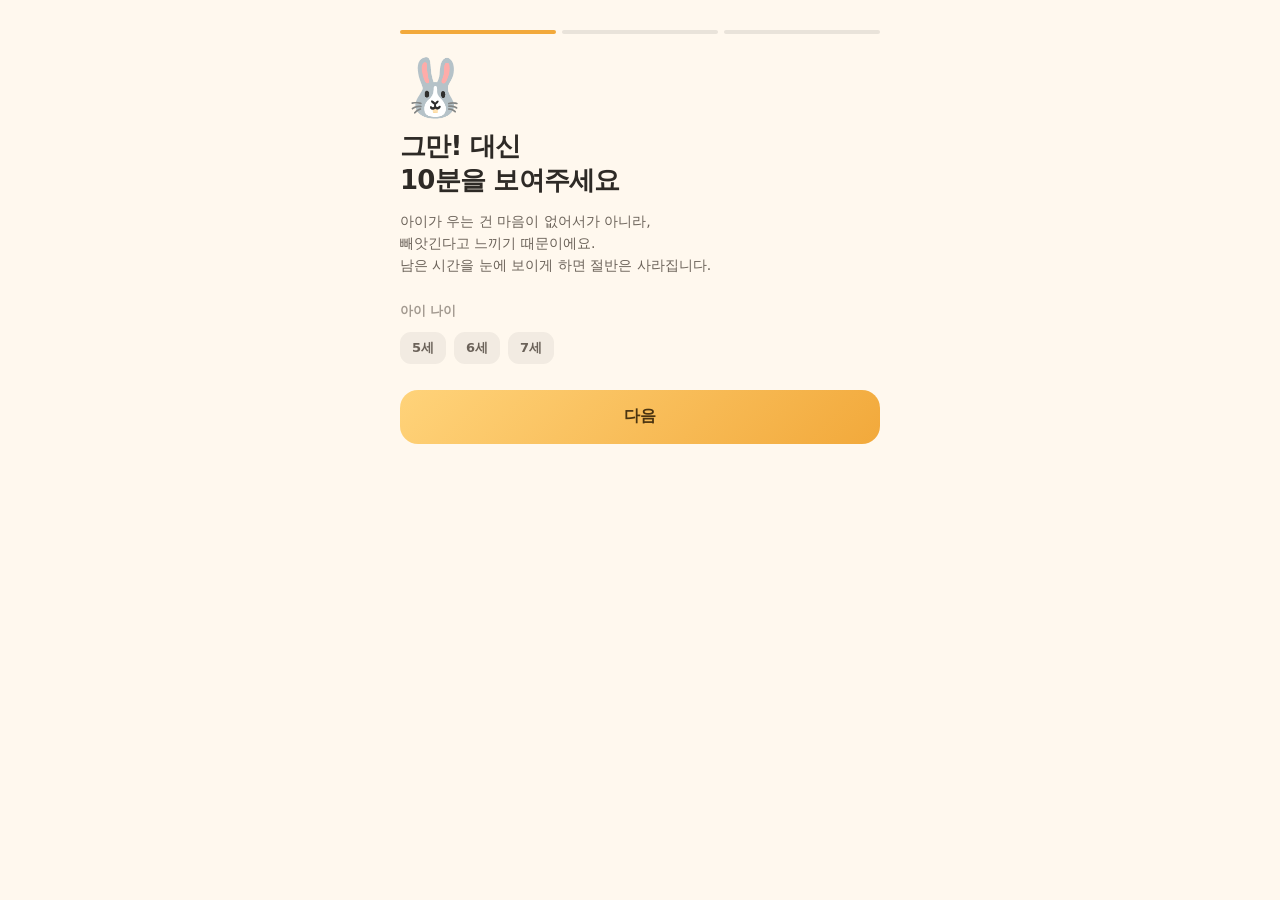
==== standalone.html @ 4c0e1732 "미리 (Miri) v1.0 — 5~7세 전환 코치 PWA 빼앗지 말고, 보여주고, 고르게.  - 예고 시계: 모래가 줄고 토끼가 내려옴. 글자·숫자 0개 - 30초 예고: 손흔들기" ====
<!doctype html>
<html lang="ko">
<head>
<script>document.documentElement.classList.add('js');</script>
<meta charset="utf-8">
<meta name="viewport" content="width=device-width,initial-scale=1,viewport-fit=cover,maximum-scale=1,user-scalable=no">
<link rel="icon" href="[data-uri]">
<title>미리 — 그만! 대신 10분을 보여주세요</title>
<meta name="description" content="5~7세 아이의 전환을 덜 아프게. 남은 시간을 보여주고, 고르게 하는 앱.">
<meta name="theme-color" content="#FFF8EE">
<meta name="apple-mobile-web-app-capable" content="yes">
<meta name="apple-mobile-web-app-status-bar-style" content="default">
<meta name="apple-mobile-web-app-title" content="미리">


<style>
:root{
  --cream:#FFF8EE;
  --card:#FFFFFF;
  --ink:#2E2A26;
  --ink-2:#6B6259;
  --ink-3:#A39A90;
  --sand:#F2A93B;
  --sand-2:#FFD37A;
  --mint:#6FC1A0;
  --sky:#8AB6E1;
  --rose:#E88E8E;
  --line:rgba(46,42,38,.08);
  --line-2:rgba(46,42,38,.14);
  --r-lg:28px;
  --r-md:20px;
  --r-sm:14px;
  --shadow:0 10px 30px rgba(120,95,60,.10);
  --shadow-lg:0 18px 50px rgba(120,95,60,.16);
  --safe-b:env(safe-area-inset-bottom,0px);
  --safe-t:env(safe-area-inset-top,0px);
}

*{box-sizing:border-box;-webkit-tap-highlight-color:transparent}
html,body{margin:0;padding:0}
body{
  background:var(--cream);
  color:var(--ink);
  font-family:-apple-system,BlinkMacSystemFont,"Apple SD Gothic Neo","Pretendard","Noto Sans KR","Malgun Gothic",system-ui,sans-serif;
  -webkit-font-smoothing:antialiased;
  overflow-x:hidden;
}
button{font:inherit;color:inherit;border:0;background:none;cursor:pointer}
h1,h2,h3,p{margin:0}
ul{margin:0;padding:0;list-style:none}

#app{
  max-width:520px;
  margin:0 auto;
  padding:calc(var(--safe-t) + 18px) 20px calc(92px + var(--safe-b));
  min-height:100vh;
  min-height:100dvh;
}
.view{display:block}
/* JS가 없으면 온보딩 정적 내용이 그대로 보인다 (미리보기에서 흰 화면 방지) */
html.js .view{display:none;animation:fade .22s ease}
html.js .view.active{display:block}
@keyframes fade{from{opacity:0;transform:translateY(6px)}to{opacity:1;transform:none}}

/* ---------- 공통 ---------- */
.brand{display:flex;align-items:center;gap:8px;font-weight:800;letter-spacing:-.02em}
.brand-dot{width:10px;height:10px;border-radius:50%;background:var(--sand)}
.h1{font-size:26px;font-weight:800;letter-spacing:-.03em;line-height:1.3}
.h2{font-size:18px;font-weight:800;letter-spacing:-.02em}
.sub{color:var(--ink-2);font-size:14px;line-height:1.6}
.muted{color:var(--ink-3);font-size:12.5px}
.card{background:var(--card);border-radius:var(--r-lg);padding:20px;box-shadow:var(--shadow)}
.row{display:flex;align-items:center;gap:12px}
.between{justify-content:space-between}
.stack{display:flex;flex-direction:column;gap:12px}
.section{margin-top:26px}
.section-head{display:flex;align-items:baseline;justify-content:space-between;margin-bottom:12px}
.btn{
  display:flex;align-items:center;justify-content:center;gap:8px;
  min-height:54px;padding:0 20px;border-radius:18px;font-weight:800;font-size:16px;
  background:var(--ink);color:#fff;transition:transform .12s ease,opacity .12s;
  width:100%;
}
.btn:active{transform:scale(.975)}
.btn.sand{background:linear-gradient(135deg,var(--sand-2),var(--sand));color:#4A3411}
.btn.ghost{background:rgba(46,42,38,.06);color:var(--ink)}
.btn.sm{min-height:42px;font-size:14px;border-radius:14px;padding:0 14px;width:auto}
.chip{
  display:inline-flex;align-items:center;gap:6px;
  padding:8px 14px;border-radius:999px;background:rgba(46,42,38,.06);
  font-size:13.5px;font-weight:700;color:var(--ink-2);
}
.chip.on{background:var(--ink);color:#fff}
.pill-time{
  padding:6px 10px;border-radius:999px;background:rgba(242,169,59,.14);
  color:#9A6208;font-weight:800;font-size:12.5px;
}

/* ---------- 온보딩 ---------- */
#view-onboarding{padding-top:12px}
.ob-hero{font-size:56px;line-height:1;margin:8px 0 14px}
.ob-step{display:none}
.ob-step.active{display:block;animation:fade .25s ease}
.ob-progress{display:flex;gap:6px;margin-bottom:26px}
.ob-progress i{height:4px;flex:1;border-radius:99px;background:rgba(46,42,38,.1)}
.ob-progress i.on{background:var(--sand)}
.opt-grid{display:grid;grid-template-columns:1fr 1fr;gap:12px;margin-top:18px}
.opt{
  background:#fff;border-radius:22px;padding:20px 16px;text-align:center;
  box-shadow:var(--shadow);border:2px solid transparent;transition:.15s;
}
.opt .em{font-size:34px;display:block;margin-bottom:8px}
.opt .lb{font-weight:800;font-size:15px}
.opt:active{transform:scale(.97)}
.opt.sel{border-color:var(--sand);box-shadow:0 0 0 4px rgba(242,169,59,.16),var(--shadow)}

/* ---------- 홈 ---------- */
.hero{
  background:linear-gradient(150deg,#FFF1D8 0%,#FFE6BC 55%,#FFDFAE 100%);
  border-radius:var(--r-lg);padding:22px;box-shadow:var(--shadow);position:relative;overflow:hidden;
}
.hero::after{
  content:"";position:absolute;right:-30px;top:-40px;width:150px;height:150px;
  border-radius:50%;background:rgba(255,255,255,.45);
}
.hero .now-label{font-size:12.5px;font-weight:800;color:#9A6208;letter-spacing:.06em}
.hero-title{font-size:24px;font-weight:800;letter-spacing:-.03em;margin:6px 0 4px;display:flex;align-items:center;gap:10px}
.hero-title .em{font-size:30px}
.hero-actions{display:flex;gap:10px;margin-top:16px;position:relative;z-index:1}

.preset-grid{display:grid;grid-template-columns:1fr 1fr;gap:12px}
.preset{
  background:#fff;border-radius:var(--r-md);padding:16px;box-shadow:var(--shadow);
  display:flex;flex-direction:column;gap:10px;text-align:left;transition:transform .12s;
  position:relative;overflow:hidden;
}
.preset:active{transform:scale(.975)}
.preset .em{font-size:26px}
.preset .lb{font-weight:800;font-size:15.5px;letter-spacing:-.02em}
.preset .mt{font-size:12.5px;color:var(--ink-3);font-weight:700}
.preset .pin{
  position:absolute;top:12px;right:12px;font-size:11px;font-weight:800;color:#9A6208;
  background:rgba(242,169,59,.16);padding:4px 8px;border-radius:99px;
}
.preset .go{
  margin-top:2px;font-size:13px;font-weight:800;color:var(--sand);
  display:flex;align-items:center;gap:4px;
}

.log-list{display:flex;flex-direction:column;gap:2px}
.log-item{display:flex;align-items:center;gap:12px;padding:12px 4px;border-bottom:1px solid var(--line)}
.log-item:last-child{border-bottom:0}
.log-em{font-size:20px;width:26px;text-align:center}
.log-main{flex:1;font-weight:700;font-size:14.5px}
.log-time{font-size:12.5px;color:var(--ink-3);font-weight:700}
.tag{font-size:11.5px;font-weight:800;padding:4px 9px;border-radius:99px}
.tag.s{background:rgba(111,193,160,.16);color:#2E7D5F}
.tag.e{background:rgba(242,169,59,.18);color:#9A6208}
.tag.a{background:rgba(232,142,142,.16);color:#A94A4A}

.empty{
  text-align:center;padding:34px 18px;color:var(--ink-3);
  background:rgba(255,255,255,.6);border-radius:var(--r-md);font-size:14px;line-height:1.7;
}

/* ---------- 카드 ---------- */
.set-tile{
  display:flex;align-items:center;gap:14px;background:#fff;border-radius:var(--r-md);
  padding:16px;box-shadow:var(--shadow);width:100%;text-align:left;transition:transform .12s;
}
.set-tile:active{transform:scale(.98)}
.set-tile .em{font-size:26px}
.set-tile .nm{font-weight:800;font-size:15.5px;flex:1}
.set-tile .arw{color:var(--ink-3);font-weight:800}

/* ---------- 전체화면 (아이) ---------- */
.fullscreen{
  position:fixed;inset:0;z-index:60;margin:0;max-width:none;padding:0;
  display:none;
}
.fullscreen.active{display:flex}
.kid-wrap{
  width:100%;height:100%;display:flex;align-items:center;justify-content:center;
  background:radial-gradient(120% 90% at 50% 0%,#FFF6E4 0%,#FFE9C6 60%,#FFDDAF 100%);
  position:relative;overflow:hidden;
  transition:opacity .6s ease;
}
.kid-wrap.out{opacity:0}
.jar{
  position:relative;width:min(74vw,380px);aspect-ratio:3/4;
  border-radius:44px;background:#FFFDF8;overflow:hidden;
  box-shadow:0 20px 60px rgba(150,110,50,.20),inset 0 0 0 3px rgba(255,255,255,.9);
}
.jar::after{
  content:"";position:absolute;inset:0;border-radius:44px;
  box-shadow:inset 0 -20px 40px rgba(180,130,60,.10);pointer-events:none;
}
.sand-fill{
  position:absolute;left:0;right:0;bottom:0;height:0%;
  background:linear-gradient(180deg,var(--sand-2),var(--sand));
}
.sand-fill::before{
  content:"";position:absolute;left:-10%;right:-10%;top:-14px;height:22px;border-radius:50%;
  background:var(--sand-2);
}
.bunny{
  position:absolute;left:50%;bottom:0;
  font-size:clamp(46px,13vw,68px);line-height:1;
  transform:translate(-50%,14%);
  filter:drop-shadow(0 6px 10px rgba(140,100,50,.18));
  will-change:bottom,transform;
}
.bunny.wave{animation:wave 1.1s ease-in-out 3}
@keyframes wave{
  0%,100%{transform:translate(-50%,14%) rotate(0deg) scale(1)}
  25%{transform:translate(-50%,2%) rotate(-9deg) scale(1.06)}
  60%{transform:translate(-50%,10%) rotate(9deg) scale(1.03)}
}
.bunny.leave{
  transition:transform 1s cubic-bezier(.4,0,.2,1),opacity .7s ease .5s;
  transform:translate(-50%,14%) translate(90px,-30px) scale(.75);
  opacity:0;
}
.door{
  position:absolute;right:10%;bottom:0;font-size:clamp(34px,9vw,52px);
  opacity:0;transition:opacity .5s ease .35s;filter:drop-shadow(0 4px 8px rgba(140,100,50,.15));
}
.door.on{opacity:1}

.kid-exit{
  position:absolute;top:calc(var(--safe-t) + 14px);right:16px;
  width:44px;height:44px;border-radius:50%;background:rgba(255,255,255,.55);
  color:rgba(90,70,45,.45);font-size:16px;font-weight:800;
  display:flex;align-items:center;justify-content:center;
  backdrop-filter:blur(6px);
}
.kid-exit.holding{background:rgba(255,255,255,.9);color:var(--ink-2);transform:scale(.94)}

.end-panel{
  position:absolute;left:0;right:0;bottom:calc(var(--safe-b) + 30px);
  padding:0 22px;display:flex;flex-direction:column;gap:10px;align-items:center;
  opacity:0;pointer-events:none;transition:opacity .4s ease;
}
.end-panel.on{opacity:1;pointer-events:auto}
.end-hint{font-size:12px;font-weight:800;color:rgba(120,90,50,.5);letter-spacing:.04em}
.end-row{display:flex;gap:10px;width:100%;max-width:420px}
.end-row .btn{min-height:52px;flex:1 1 0;width:auto;min-width:0}

/* ---------- 선택 카드 ---------- */
.choice-wrap{
  width:100%;height:100%;display:flex;flex-direction:column;
  background:radial-gradient(120% 90% at 50% 0%,#F2FAF6 0%,#E6F5EE 60%,#D9EFE4 100%);
  padding:calc(var(--safe-t) + 26px) 22px calc(var(--safe-b) + 26px);
  position:relative;
}
.choice-q{text-align:center;font-size:20px;font-weight:800;letter-spacing:-.02em;color:#2C4A3C;margin-bottom:auto}
.choice-grid{display:grid;grid-template-columns:1fr 1fr;gap:14px;flex:1;align-content:center;padding:20px 0}
.choice-card{
  aspect-ratio:3/4;border-radius:32px;background:#fff;box-shadow:var(--shadow-lg);
  display:flex;flex-direction:column;align-items:center;justify-content:center;gap:10px;
  transition:transform .18s ease,opacity .3s ease,box-shadow .2s;
  border:3px solid transparent;
}
.choice-card:active{transform:scale(.96)}
.choice-card .em{font-size:clamp(54px,17vw,86px);line-height:1}
.choice-card .lb{font-weight:800;font-size:15px;color:var(--ink-2)}
.choice-card.dim{opacity:.22;transform:scale(.9)}
.choice-card.pick{border-color:var(--mint);box-shadow:0 0 0 6px rgba(111,193,160,.18),var(--shadow-lg);transform:scale(1.04)}
.choice-foot{display:flex;justify-content:center;gap:10px;padding-top:8px}
.choice-foot .btn{width:auto;min-width:130px}

/* ---------- 기록 ---------- */
.stat-row{display:grid;grid-template-columns:repeat(3,1fr);gap:10px}
.stat{background:#fff;border-radius:var(--r-md);padding:16px 14px;box-shadow:var(--shadow)}
.stat .n{font-size:24px;font-weight:800;letter-spacing:-.03em}
.stat .l{font-size:12px;color:var(--ink-3);font-weight:700;margin-top:2px}
.chart{display:flex;align-items:flex-end;gap:10px;height:132px;padding:8px 2px 0}
.bar-col{flex:1;display:flex;flex-direction:column;align-items:center;gap:8px;height:100%;justify-content:flex-end}
.bar-track{width:100%;flex:1;display:flex;align-items:flex-end;background:rgba(46,42,38,.05);border-radius:10px;overflow:hidden}
.bar-fill{width:100%;background:linear-gradient(180deg,var(--sand-2),var(--sand));border-radius:10px;min-height:4px;transition:height .5s cubic-bezier(.2,.8,.2,1)}
.bar-col .d{font-size:11.5px;color:var(--ink-3);font-weight:800}
.bar-col.today .d{color:var(--sand)}

/* ---------- 설정 ---------- */
.set-group{background:#fff;border-radius:var(--r-md);box-shadow:var(--shadow);overflow:hidden}
.set-item{display:flex;align-items:center;justify-content:space-between;gap:12px;padding:16px;border-bottom:1px solid var(--line)}
.set-item:last-child{border-bottom:0}
.set-item .k{font-weight:700;font-size:14.5px}
.set-item .v{font-size:13.5px;color:var(--ink-3);font-weight:700}
.seg{display:flex;gap:6px}
.seg button{padding:7px 12px;border-radius:11px;background:rgba(46,42,38,.06);font-weight:800;font-size:13px;color:var(--ink-2)}
.seg button.on{background:var(--ink);color:#fff}
.switch{width:50px;height:30px;border-radius:99px;background:rgba(46,42,38,.16);position:relative;transition:.2s;flex:none}
.switch::after{content:"";position:absolute;top:3px;left:3px;width:24px;height:24px;border-radius:50%;background:#fff;transition:.2s;box-shadow:0 2px 6px rgba(0,0,0,.15)}
.switch.on{background:var(--mint)}
.switch.on::after{left:23px}
.time-input{
  border:0;background:rgba(46,42,38,.05);border-radius:11px;padding:8px 10px;
  font-weight:800;font-size:14px;color:var(--ink);width:96px;text-align:center;
}
.privacy{font-size:12px;line-height:1.7;color:var(--ink-3);padding:0 4px}

/* ---------- 탭바 ---------- */
#tabbar{
  position:fixed;bottom:0;left:0;right:0;z-index:40;
  background:rgba(255,248,238,.88);backdrop-filter:blur(14px);
  border-top:1px solid var(--line);
  padding-bottom:var(--safe-b);
}
.tabs{max-width:520px;margin:0 auto;display:grid;grid-template-columns:repeat(4,1fr)}
.tab{
  display:flex;flex-direction:column;align-items:center;gap:3px;
  padding:10px 0 12px;color:var(--ink-3);font-size:11px;font-weight:800;
}
.tab .ic{font-size:19px;line-height:1;filter:grayscale(1);opacity:.55}
.tab.on{color:var(--ink)}
.tab.on .ic{filter:none;opacity:1}

/* ---------- 시트 ---------- */
.sheet-back{
  position:fixed;inset:0;z-index:80;background:rgba(46,42,38,.35);
  display:none;align-items:flex-end;justify-content:center;
  backdrop-filter:blur(2px);
}
.sheet-back.on{display:flex}
.sheet{
  width:100%;max-width:520px;background:var(--cream);
  border-radius:28px 28px 0 0;padding:22px 20px calc(24px + var(--safe-b));
  animation:up .24s cubic-bezier(.2,.8,.2,1);
}
@keyframes up{from{transform:translateY(30px);opacity:.6}to{transform:none;opacity:1}}
.sheet-grid{display:grid;grid-template-columns:repeat(4,1fr);gap:10px;margin-top:14px}
.sheet-grid button{
  padding:16px 0;border-radius:16px;background:#fff;font-weight:800;font-size:15px;
  box-shadow:var(--shadow);
}
.sheet-grid button:active{transform:scale(.96)}

/* ---------- 토스트 ---------- */
#toast{
  position:fixed;left:50%;bottom:calc(90px + var(--safe-b));transform:translate(-50%,14px);
  background:rgba(46,42,38,.92);color:#fff;padding:12px 18px;border-radius:14px;
  font-size:13.5px;font-weight:700;opacity:0;pointer-events:none;transition:.25s;z-index:90;
  max-width:86vw;text-align:center;
}
#toast.on{opacity:1;transform:translate(-50%,0)}

@media (prefers-reduced-motion:reduce){
  *{animation-duration:.001s!important;transition-duration:.001s!important}
}

</style>
</head>
<body>
<noscript>
  <div style="padding:18px 20px;background:#FFF1D8;color:#7A5A22;font-weight:800;font-size:14px;line-height:1.6">
    이 미리보기는 스크립트를 실행하지 않습니다. 실제 앱은 파일을 브라우저로 직접 여세요.
  </div>
</noscript>

<main id="app">

  <!-- ================= 온보딩 ================= -->
  <section id="view-onboarding" class="view">
    <div class="ob-progress"><i class="on"></i><i></i><i></i></div>

    <div class="ob-step active" data-step="1">
      <div class="ob-hero">🐰</div>
      <h1 class="h1">그만! 대신<br>10분을 보여주세요</h1>
      <p class="sub" style="margin-top:12px">
        아이가 우는 건 마음이 없어서가 아니라,<br>빼앗긴다고 느끼기 때문이에요.<br>
        남은 시간을 눈에 보이게 하면 절반은 사라집니다.
      </p>
      <div class="stack" style="margin-top:26px">
        <p class="muted" style="font-weight:800">아이 나이</p>
        <div class="seg" id="ob-age" style="gap:8px">
          <button data-age="5">5세</button>
          <button data-age="6">6세</button>
          <button data-age="7">7세</button>
        </div>
        <button class="btn sand" id="ob-next-1" style="margin-top:14px">다음</button>
      </div>
    </div>

    <div class="ob-step" data-step="2">
      <h1 class="h1">오늘 가장<br>힘든 순간은?</h1>
      <p class="sub" style="margin-top:10px">그 순간부터 바로 쓸 수 있게 준비해둘게요.</p>
      <div class="opt-grid" id="ob-moment">
        <button class="opt" data-key="go"><span class="em">🎒</span><span class="lb">등원</span></button>
        <button class="opt" data-key="home"><span class="em">🏠</span><span class="lb">하원</span></button>
        <button class="opt" data-key="bath"><span class="em">🛁</span><span class="lb">목욕</span></button>
        <button class="opt" data-key="sleep"><span class="em">🌙</span><span class="lb">잠자리</span></button>
      </div>
      <button class="btn sand" id="ob-next-2" style="margin-top:22px">다음</button>
    </div>

    <div class="ob-step" data-step="3">
      <div class="ob-hero">⏳</div>
      <h1 class="h1" id="ob-done-title">준비 끝났어요</h1>
      <p class="sub" style="margin-top:12px" id="ob-done-sub">
        지금 바로 한 번 켜보세요.<br>아이에게 화면을 보여주고 3분만 기다려보면 됩니다.
      </p>
      <div class="card" style="margin-top:20px">
        <div class="row between">
          <div class="row" style="gap:10px">
            <span style="font-size:26px" id="ob-preview-em">🎒</span>
            <div>
              <div style="font-weight:800" id="ob-preview-lb">등원</div>
              <div class="muted" id="ob-preview-mt">10분</div>
            </div>
          </div>
          <span class="pill-time">첫 실행</span>
        </div>
      </div>
      <button class="btn sand" id="ob-start" style="margin-top:16px">지금 3분 켜보기</button>
      <button class="btn ghost" id="ob-skip" style="margin-top:10px">먼저 둘러볼게요</button>
    </div>
  </section>

  <!-- ================= 홈 ================= -->
  <section id="view-home" class="view">
    <div class="row between" style="margin-bottom:18px">
      <div class="brand"><span class="brand-dot"></span>미리</div>
      <div class="muted" id="home-date"></div>
    </div>

    <div class="hero">
      <div class="now-label">지금 이 순간</div>
      <div class="hero-title"><span class="em" id="hero-em">🎒</span><span id="hero-lb">등원</span></div>
      <div class="sub" id="hero-sub">10분을 보여주고 시작하세요.</div>
      <div class="hero-actions">
        <button class="btn sand" id="hero-start">시계 켜기</button>
        <button class="btn ghost" id="hero-change" style="width:auto;flex:none;min-width:88px">시간</button>
      </div>
    </div>

    <div class="section">
      <div class="section-head"><h2 class="h2">오늘의 전환</h2><span class="muted" id="home-today-stat"></span></div>
      <div class="preset-grid" id="preset-grid"></div>
    </div>

    <div class="section">
      <div class="section-head"><h2 class="h2">방금 전</h2><span class="muted" id="home-log-count"></span></div>
      <div class="card" style="padding:8px 16px" id="home-logs"></div>
    </div>
  </section>

  <!-- ================= 카드 ================= -->
  <section id="view-cards" class="view">
    <h1 class="h1" style="margin-bottom:8px">둘 중에 골라</h1>
    <p class="sub" style="margin-bottom:20px">어른이 정할 순간을 아이 손에 넘겨주세요.<br>고른 기록이 남아서, 뒤집기 어려워집니다.</p>
    <div class="stack" id="set-list"></div>

    <div class="section">
      <div class="section-head"><h2 class="h2">최근 선택</h2></div>
      <div class="card" style="padding:8px 16px" id="choice-logs"></div>
    </div>
  </section>

  <!-- ================= 기록 ================= -->
  <section id="view-records" class="view">
    <h1 class="h1" style="margin-bottom:6px">기록</h1>
    <p class="sub" style="margin-bottom:20px">잘한 것만 조용히 쌓입니다. 점수도, 순위도 없어요.</p>

    <div class="stat-row">
      <div class="stat"><div class="n" id="st-week">0</div><div class="l">이번 주 성공</div></div>
      <div class="stat"><div class="n" id="st-total">0</div><div class="l">전체 전환</div></div>
      <div class="stat"><div class="n" id="st-rate">–</div><div class="l">성공률</div></div>
    </div>

    <div class="section">
      <div class="section-head"><h2 class="h2">최근 7일</h2></div>
      <div class="card"><div class="chart" id="chart"></div></div>
    </div>

    <div class="section">
      <div class="section-head"><h2 class="h2">오늘</h2></div>
      <div class="card" style="padding:8px 16px" id="today-logs"></div>
    </div>
  </section>

  <!-- ================= 설정 ================= -->
  <section id="view-settings" class="view">
    <h1 class="h1" style="margin-bottom:20px">설정</h1>

    <div class="set-group">
      <div class="set-item">
        <span class="k">아이 나이</span>
        <div class="seg" id="set-age">
          <button data-age="5">5</button><button data-age="6">6</button><button data-age="7">7</button>
        </div>
      </div>
      <div class="set-item">
        <span class="k">소리</span>
        <button class="switch" id="set-sound" aria-label="소리"></button>
      </div>
      <div class="set-item">
        <span class="k">알림</span>
        <button class="btn ghost sm" id="set-notify">켜기</button>
      </div>
    </div>

    <div class="section">
      <div class="section-head"><h2 class="h2">전환 시간</h2></div>
      <div class="set-group" id="preset-settings"></div>
    </div>

    <div class="section">
      <div class="set-group" id="install-block" hidden>
        <div class="set-item">
          <span class="k">홈 화면에 추가</span>
          <span class="v">브라우저 메뉴 → 홈 화면에 추가</span>
        </div>
      </div>
      <div class="set-group" style="margin-top:12px">
        <div class="set-item"><span class="k">데이터 초기화</span><button class="btn ghost sm" id="set-reset">초기화</button></div>
      </div>
    </div>

    <p class="privacy" style="margin-top:22px">
      아이의 기록은 이 기기 밖으로 나가지 않습니다.<br>
      서버로 보내지 않고, 계정도 만들지 않습니다.<br>
      알림은 앱이 열려 있을 때만 정확히 동작합니다.<br><br>
      미리 v1.0
    </p>
  </section>

</main>

<!-- ================= 아이 화면 ================= -->
<section id="view-kid" class="fullscreen">
  <div class="kid-wrap" id="kid-wrap">
    <div class="jar" id="jar">
      <div class="sand-fill" id="sand"></div>
      <div class="bunny" id="bunny">🐰</div>
      <div class="door" id="door">🚪</div>
    </div>
    <button class="kid-exit" id="kid-exit" aria-label="나가기">✕</button>
    <div class="end-panel" id="end-panel">
      <div class="end-hint">부모님만</div>
      <div class="end-row">
        <button class="btn ghost" id="end-extend">3분 더</button>
        <button class="btn sand" id="end-done">잘 넘어갔어요</button>
      </div>
    </div>
  </div>
</section>

<!-- ================= 선택 카드 화면 ================= -->
<section id="view-choice" class="fullscreen">
  <div class="choice-wrap">
    <button class="kid-exit" id="choice-exit" aria-label="닫기">✕</button>
    <div class="choice-q" id="choice-q">뭘 입을까?</div>
    <div class="choice-grid" id="choice-grid"></div>
    <div class="choice-foot" id="choice-foot" style="display:none">
      <button class="btn ghost sm" id="choice-again">한 번 더</button>
      <button class="btn sm" id="choice-close">닫기</button>
    </div>
  </div>
</section>

<!-- ================= 탭바 ================= -->
<nav id="tabbar" hidden>
  <div class="tabs">
    <button class="tab on" data-tab="home"><span class="ic">🏠</span><span>홈</span></button>
    <button class="tab" data-tab="cards"><span class="ic">🃏</span><span>골라</span></button>
    <button class="tab" data-tab="records"><span class="ic">📊</span><span>기록</span></button>
    <button class="tab" data-tab="settings"><span class="ic">⚙️</span><span>설정</span></button>
  </div>
</nav>

<div class="sheet-back" id="sheet">
  <div class="sheet">
    <div class="row between">
      <span class="h2" id="sheet-title">몇 분 보여줄까요?</span>
      <span class="muted">숫자는 아이에게 안 보여요</span>
    </div>
    <div class="sheet-grid" id="sheet-grid">
      <button data-min="3">3분</button>
      <button data-min="5">5분</button>
      <button data-min="10">10분</button>
      <button data-min="15">15분</button>
    </div>
    <button class="btn ghost" id="sheet-cancel" style="margin-top:14px">닫기</button>
  </div>
</div>

<div id="toast"></div>

<script>
/* 미리 — 상태 저장소 */
const MiriStore = (() => {
  const KEY = 'miri.v1';

  const PRESET_BANK = [
    { key: 'go',    label: '등원',   icon: '🎒', minutes: 10, time: '07:40' },
    { key: 'home',  label: '하원',   icon: '🏠', minutes: 10, time: '16:00' },
    { key: 'bath',  label: '목욕',   icon: '🛁', minutes: 10, time: '19:30' },
    { key: 'sleep', label: '잠자리', icon: '🌙', minutes: 15, time: '20:30' }
  ];

  const CARD_SETS = [
    { key: 'clothes', title: '뭘 입을까?', emoji: '👕', pool: [
      { emoji: '🔴', label: '빨간 옷' }, { emoji: '🔵', label: '파란 옷' },
      { emoji: '🟡', label: '노란 옷' }, { emoji: '🟢', label: '초록 옷' }
    ]},
    { key: 'snack', title: '뭐 먹을까?', emoji: '🍎', pool: [
      { emoji: '🍎', label: '사과' }, { emoji: '🍌', label: '바나나' },
      { emoji: '🍓', label: '딸기' }, { emoji: '🥛', label: '우유' }
    ]},
    { key: 'play', title: '뭐 하고 놀까?', emoji: '🧱', pool: [
      { emoji: '🧱', label: '블록' }, { emoji: '🎨', label: '그림' },
      { emoji: '🚗', label: '자동차' }, { emoji: '🧸', label: '인형놀이' }
    ]},
    { key: 'next', title: '다음엔 뭐 할까?', emoji: '🛁', pool: [
      { emoji: '🛁', label: '목욕 먼저' }, { emoji: '📖', label: '책 먼저' },
      { emoji: '🪥', label: '양치 먼저' }, { emoji: '🧺', label: '정리 먼저' }
    ]}
  ];

  function defaults() {
    return {
      onboarded: false,
      age: null,
      sound: true,
      notify: false,
      presets: PRESET_BANK.map(p => ({ ...p, pinned: false })),
      logs: [],
      choiceLogs: []
    };
  }

  let state = load();

  function load() {
    try {
      const raw = JSON.parse(localStorage.getItem(KEY) || 'null');
      if (!raw || typeof raw !== 'object') return defaults();
      const base = defaults();
      return {
        ...base,
        ...raw,
        presets: Array.isArray(raw.presets) && raw.presets.length ? raw.presets : base.presets,
        logs: Array.isArray(raw.logs) ? raw.logs : [],
        choiceLogs: Array.isArray(raw.choiceLogs) ? raw.choiceLogs : []
      };
    } catch (e) {
      return defaults();
    }
  }

  function save() {
    try { localStorage.setItem(KEY, JSON.stringify(state)); } catch (e) {}
  }

  function uid() {
    return Date.now().toString(36) + Math.random().toString(36).slice(2, 7);
  }

  /* ---------- 프리셋 ---------- */

  function orderedPresets() {
    return [...state.presets].sort((a, b) => {
      if (a.pinned !== b.pinned) return a.pinned ? -1 : 1;
      return a.time.localeCompare(b.time);
    });
  }

  function nextPreset(now = new Date()) {
    const list = orderedPresets();
    if (!list.length) return null;
    const hhmm = String(now.getHours()).padStart(2, '0') + ':' + String(now.getMinutes()).padStart(2, '0');
    const upcoming = list
      .filter(p => p.time >= hhmm)
      .sort((a, b) => a.time.localeCompare(b.time))[0];
    return upcoming || list[0];
  }

  function updatePreset(key, patch) {
    const p = state.presets.find(x => x.key === key);
    if (!p) return;
    Object.assign(p, patch);
    save();
  }

  /* ---------- 기록 ---------- */

  function addLog(entry) {
    const log = {
      id: uid(),
      label: entry.label,
      icon: entry.icon || '⏳',
      minutes: entry.minutes,
      start: entry.start || Date.now(),
      end: Date.now(),
      outcome: entry.outcome || 'success'
    };
    state.logs.unshift(log);
    if (state.logs.length > 400) state.logs.length = 400;
    save();
    return log;
  }

  function setLogOutcome(id, outcome) {
    const log = state.logs.find(l => l.id === id);
    if (!log) return;
    log.outcome = outcome;
    save();
  }

  function logsToday() {
    const today = new Date().toDateString();
    return state.logs.filter(l => new Date(l.start).toDateString() === today);
  }

  function counts(logs) {
    return {
      total: logs.length,
      success: logs.filter(l => l.outcome === 'success').length,
      extend: logs.filter(l => l.outcome === 'extend').length,
      abort: logs.filter(l => l.outcome === 'abort').length
    };
  }

  function weekStats(days = 7) {
    const out = [];
    const base = new Date();
    base.setHours(0, 0, 0, 0);
    for (let i = days - 1; i >= 0; i--) {
      const d = new Date(base);
      d.setDate(base.getDate() - i);
      const key = d.toDateString();
      const logs = state.logs.filter(l => new Date(l.start).toDateString() === key);
      out.push({
        date: d,
        key,
        label: '일월화수목금토'[d.getDay()],
        total: logs.length,
        success: logs.filter(l => l.outcome === 'success').length
      });
    }
    return out;
  }

  function weekSuccess() {
    return weekStats(7).reduce((n, d) => n + d.success, 0);
  }

  /* ---------- 카드 ---------- */

  function pairFor(setKey) {
    const set = CARD_SETS.find(s => s.key === setKey) || CARD_SETS[0];
    const pool = [...set.pool];
    const picked = [];
    for (let i = 0; i < 2 && pool.length; i++) {
      picked.push(pool.splice(Math.floor(Math.random() * pool.length), 1)[0]);
    }
    return { set, cards: picked };
  }

  function addChoice(entry) {
    const log = { id: uid(), title: entry.title, emoji: entry.emoji, label: entry.label, at: Date.now() };
    state.choiceLogs.unshift(log);
    if (state.choiceLogs.length > 200) state.choiceLogs.length = 200;
    save();
    return log;
  }

  function reset() {
    state = defaults();
    save();
  }

  return {
    get state() { return state; },
    save,
    presets: PRESET_BANK,
    cardSets: CARD_SETS,
    orderedPresets,
    nextPreset,
    updatePreset,
    addLog,
    setLogOutcome,
    logsToday,
    counts,
    weekStats,
    weekSuccess,
    pairFor,
    addChoice,
    reset
  };
})();

</script>
<script>
/* 미리 — 화면과 타이머 */
(() => {
  'use strict';

  const S = MiriStore;
  const $ = sel => document.querySelector(sel);
  const $$ = sel => Array.from(document.querySelectorAll(sel));

  const VIEWS = ['onboarding', 'home', 'cards', 'records', 'settings'];
  const FULL = ['kid', 'choice'];

  let currentView = 'home';

  /* ================= 공통 ================= */

  function toast(msg) {
    const el = $('#toast');
    el.textContent = msg;
    el.classList.add('on');
    clearTimeout(toast._t);
    toast._t = setTimeout(() => el.classList.remove('on'), 2200);
  }

  function fmtClock(ts) {
    const d = new Date(ts);
    return String(d.getHours()).padStart(2, '0') + ':' + String(d.getMinutes()).padStart(2, '0');
  }

  function go(view) {
    VIEWS.forEach(v => $('#view-' + v).classList.toggle('active', v === view));
    const isFull = FULL.includes(view);
    FULL.forEach(v => $('#view-' + v).classList.toggle('active', v === view));
    if (!isFull) {
      currentView = view;
      $('#tabbar').hidden = view === 'onboarding';
      $$('.tab').forEach(t => t.classList.toggle('on', t.dataset.tab === view));
      window.scrollTo(0, 0);
    }
    if (view === 'home') renderHome();
    if (view === 'cards') renderCards();
    if (view === 'records') renderRecords();
    if (view === 'settings') renderSettings();
  }

  function openFull(view) {
    VIEWS.forEach(v => $('#view-' + v).classList.remove('active'));
    FULL.forEach(v => $('#view-' + v).classList.toggle('active', v === view));
    $('#tabbar').hidden = true;
  }

  function closeFull() {
    FULL.forEach(v => $('#view-' + v).classList.remove('active'));
    go(currentView);
  }

  /* ================= 소리 ================= */

  let audioCtx = null;

  function tone(freq, at, dur, gain) {
    const ctx = audioCtx;
    const osc = ctx.createOscillator();
    const g = ctx.createGain();
    osc.type = 'sine';
    osc.frequency.value = freq;
    g.gain.setValueAtTime(0, ctx.currentTime + at);
    g.gain.linearRampToValueAtTime(gain, ctx.currentTime + at + 0.02);
    g.gain.exponentialRampToValueAtTime(0.0001, ctx.currentTime + at + dur);
    osc.connect(g).connect(ctx.destination);
    osc.start(ctx.currentTime + at);
    osc.stop(ctx.currentTime + at + dur + 0.05);
  }

  function chime(kind) {
    if (!S.state.sound) return;
    try {
      if (!audioCtx) {
        const AC = window.AudioContext || window.webkitAudioContext;
        if (!AC) return;
        audioCtx = new AC();
      }
      if (audioCtx.state === 'suspended') audioCtx.resume();
      if (kind === 'end') {
        tone(523.25, 0, 0.5, 0.16);
        tone(659.25, 0.13, 0.5, 0.14);
        tone(783.99, 0.26, 0.7, 0.12);
      } else if (kind === 'pick') {
        tone(784, 0, 0.12, 0.12);
        tone(1046.5, 0.09, 0.2, 0.10);
      } else {
        tone(880, 0, 0.25, 0.10);
        tone(1174.66, 0.16, 0.3, 0.08);
      }
    } catch (e) {}
  }

  /* ================= 온보딩 ================= */

  const ob = { step: 1, age: null, moment: 'go' };

  function obShow(step) {
    ob.step = step;
    $$('.ob-step').forEach(el => el.classList.toggle('active', Number(el.dataset.step) === step));
    $$('.ob-progress i').forEach((el, i) => el.classList.toggle('on', i < step));
  }

  function obInit() {
    $('#ob-age').addEventListener('click', e => {
      const b = e.target.closest('button[data-age]');
      if (!b) return;
      ob.age = Number(b.dataset.age);
      $$('#ob-age button').forEach(x => x.classList.toggle('on', x === b));
      chime('pick');
    });

    $('#ob-next-1').addEventListener('click', () => {
      if (!ob.age) { toast('아이 나이를 골라주세요'); return; }
      obShow(2);
    });

    $('#ob-moment').addEventListener('click', e => {
      const b = e.target.closest('.opt');
      if (!b) return;
      ob.moment = b.dataset.key;
      $$('#ob-moment .opt').forEach(x => x.classList.toggle('sel', x === b));
      chime('pick');
    });

    $('#ob-next-2').addEventListener('click', () => {
      S.state.age = ob.age;
      S.state.presets.forEach(p => { p.pinned = p.key === ob.moment; });
      S.save();
      const p = S.state.presets.find(x => x.key === ob.moment);
      if (p) {
        $('#ob-preview-em').textContent = p.icon;
        $('#ob-preview-lb').textContent = p.label;
        $('#ob-preview-mt').textContent = p.minutes + '분';
      }
      obShow(3);
    });

    $('#ob-start').addEventListener('click', () => {
      S.state.onboarded = true;
      S.save();
      const p = S.state.presets.find(x => x.key === ob.moment) || S.state.presets[0];
      currentView = 'home';
      $('#tabbar').hidden = false;
      go('home');
      startTimer({ label: p.label, icon: p.icon, minutes: 3, presetKey: p.key, isTrial: true });
    });

    $('#ob-skip').addEventListener('click', () => {
      S.state.onboarded = true;
      S.save();
      go('home');
    });

    $$('#ob-moment .opt').forEach(x => x.classList.toggle('sel', x.dataset.key === 'go'));
  }

  /* ================= 홈 ================= */

  function renderHome() {
    const now = new Date();
    const days = ['일', '월', '화', '수', '목', '금', '토'];
    $('#home-date').textContent = `${now.getMonth() + 1}월 ${now.getDate()}일 ${days[now.getDay()]}요일`;

    const next = S.nextPreset(now);
    if (next) {
      $('#hero-em').textContent = next.icon;
      $('#hero-lb').textContent = next.label;
      $('#hero-sub').textContent = next.minutes + '분을 보여주고 시작하세요.';
      $('#hero-start').onclick = () => startTimer({ ...next, presetKey: next.key });
      $('#hero-change').onclick = () => openSheet(next.label, min => startTimer({ ...next, minutes: min, presetKey: next.key }));
    }

    const today = S.logsToday();
    const c = S.counts(today);
    $('#home-today-stat').textContent = today.length
      ? `성공 ${c.success} · 연장 ${c.extend}`
      : '아직 기록이 없어요';

    const grid = $('#preset-grid');
    grid.innerHTML = S.orderedPresets().map(p => `
      <button class="preset" data-key="${p.key}">
        ${p.pinned ? '<span class="pin">자주</span>' : ''}
        <span class="em">${p.icon}</span>
        <span class="lb">${p.label}</span>
        <span class="mt" data-min="${p.key}">${p.minutes}분 · ${p.time}</span>
        <span class="go">시계 켜기 →</span>
      </button>
    `).join('');

    grid.querySelectorAll('.preset').forEach(btn => {
      btn.addEventListener('click', e => {
        const p = S.orderedPresets().find(x => x.key === btn.dataset.key);
        if (!p) return;
        if (e.target.closest('[data-min]')) {
          e.stopPropagation();
          openSheet(p.label, min => startTimer({ ...p, minutes: min, presetKey: p.key }));
          return;
        }
        startTimer({ ...p, presetKey: p.key });
      });
    });

    const logs = S.state.logs.slice(0, 4);
    $('#home-log-count').textContent = S.state.logs.length ? `전체 ${S.state.logs.length}회` : '';
    $('#home-logs').innerHTML = logs.length
      ? logs.map(logRow).join('')
      : `<div class="empty">첫 전환을 기록해 보세요.<br>위에서 시계를 켜면 여기에 쌓입니다.</div>`;
  }

  const OUTCOME = {
    success: { cls: 's', text: '성공' },
    extend: { cls: 'e', text: '연장' },
    abort: { cls: 'a', text: '중단' }
  };

  function logRow(l) {
    const o = OUTCOME[l.outcome] || OUTCOME.success;
    return `<div class="log-item">
      <span class="log-em">${l.icon}</span>
      <span class="log-main">${l.label}</span>
      <span class="log-time">${fmtClock(l.start)} · ${l.minutes}분</span>
      <span class="tag ${o.cls}">${o.text}</span>
    </div>`;
  }

  /* ================= 시간 선택 시트 ================= */

  let sheetCb = null;

  function openSheet(title, cb) {
    sheetCb = cb;
    $('#sheet-title').textContent = title + ' — 몇 분?';
    $('#sheet').classList.add('on');
  }

  function closeSheet() {
    $('#sheet').classList.remove('on');
    sheetCb = null;
  }

  /* ================= 카드 ================= */

  function renderCards() {
    $('#set-list').innerHTML = S.cardSets.map(s => `
      <button class="set-tile" data-key="${s.key}">
        <span class="em">${s.emoji}</span>
        <span class="nm">${s.title}</span>
        <span class="arw">→</span>
      </button>
    `).join('');

    $$('#set-list .set-tile').forEach(btn => {
      btn.addEventListener('click', () => openChoice(btn.dataset.key));
    });

    const logs = S.state.choiceLogs.slice(0, 6);
    $('#choice-logs').innerHTML = logs.length
      ? logs.map(l => `<div class="log-item">
          <span class="log-em">${l.emoji}</span>
          <span class="log-main">${l.label}</span>
          <span class="log-time">${l.title}</span>
          <span class="log-time">${fmtClock(l.at)}</span>
        </div>`).join('')
      : `<div class="empty">아이가 고른 기록이 여기에 남습니다.<br>부모가 뒤집기 어려워지는 장치예요.</div>`;
  }

  let choiceState = null;

  function openChoice(setKey) {
    showChoicePair(setKey);
    openFull('choice');
  }

  function showChoicePair(setKey) {
    const { set, cards } = S.pairFor(setKey);
    choiceState = { set, cards, picked: false };
    $('#choice-q').textContent = set.title;
    $('#choice-foot').style.display = 'none';
    $('#choice-grid').innerHTML = cards.map((c, i) => `
      <button class="choice-card" data-i="${i}">
        <span class="em">${c.emoji}</span>
        <span class="lb">${c.label}</span>
      </button>
    `).join('');
    $('#choice-grid').querySelectorAll('.choice-card').forEach(btn => {
      btn.addEventListener('click', () => pickCard(Number(btn.dataset.i)));
    });
  }

  function pickCard(i) {
    if (!choiceState || choiceState.picked) return;
    choiceState.picked = true;
    const card = choiceState.cards[i];
    chime('pick');
    $('#choice-grid').querySelectorAll('.choice-card').forEach((el, idx) => {
      el.classList.toggle('pick', idx === i);
      el.classList.toggle('dim', idx !== i);
    });
    S.addChoice({ title: choiceState.set.title, emoji: card.emoji, label: card.label });
    setTimeout(() => { $('#choice-foot').style.display = 'flex'; }, 450);
  }

  /* ================= 기록 ================= */

  function renderRecords() {
    const week = S.weekStats(7);
    const today = S.logsToday();
    const c = S.counts(today);
    const all = S.counts(S.state.logs);

    $('#st-week').textContent = S.weekSuccess();
    $('#st-total').textContent = S.state.logs.length;
    $('#st-rate').textContent = all.total ? Math.round((all.success / all.total) * 100) + '%' : '–';

    const max = Math.max(1, ...week.map(d => d.success));
    const todayKey = new Date().toDateString();
    $('#chart').innerHTML = week.map(d => `
      <div class="bar-col ${d.key === todayKey ? 'today' : ''}">
        <div class="bar-track">
          <div class="bar-fill" style="height:${Math.round((d.success / max) * 100)}%"></div>
        </div>
        <span class="d">${d.label}</span>
      </div>
    `).join('');

    $('#today-logs').innerHTML = today.length
      ? today.map(logRow).join('')
      : `<div class="empty">오늘 기록이 아직 없어요.<br>하루에 한 번이면 충분합니다.</div>`;
  }

  /* ================= 설정 ================= */

  function renderSettings() {
    $$('#set-age button').forEach(b => b.classList.toggle('on', Number(b.dataset.age) === S.state.age));
    $('#set-sound').classList.toggle('on', !!S.state.sound);
    $('#set-notify').textContent = S.state.notify ? '켜짐' : '켜기';

    const standalone = window.matchMedia('(display-mode: standalone)').matches || window.navigator.standalone === true;
    $('#install-block').hidden = standalone;

    $('#preset-settings').innerHTML = S.state.presets.map(p => `
      <div class="set-item">
        <span class="k">${p.icon} ${p.label}</span>
        <div class="row" style="gap:8px">
          <input class="time-input" type="time" value="${p.time}" data-key="${p.key}">
          <div class="seg" data-seg="${p.key}">
            ${[5, 10, 15, 20].map(m => `<button data-min="${m}" class="${p.minutes === m ? 'on' : ''}">${m}</button>`).join('')}
          </div>
        </div>
      </div>
    `).join('');

    $$('#preset-settings .time-input').forEach(inp => {
      inp.addEventListener('change', () => {
        if (!inp.value) return;
        S.updatePreset(inp.dataset.key, { time: inp.value });
        toast('시간을 바꿨어요');
      });
    });

    $$('#preset-settings .seg').forEach(seg => {
      seg.addEventListener('click', e => {
        const b = e.target.closest('button[data-min]');
        if (!b) return;
        S.updatePreset(seg.dataset.seg, { minutes: Number(b.dataset.min) });
        renderSettings();
      });
    });
  }

  /* ================= 타이머 ================= */

  let timer = null;
  let ticking = null;
  let notifyTimer = null;

  // 모래가 병 위쪽 20%를 비워두어야 토끼가 잘리지 않는다
  const FILL_MAX = 0.8;
  const fillPct = pct => (pct * FILL_MAX).toFixed(3) + '%';

  function startTimer({ label, icon, minutes, presetKey, isTrial }) {
    stopTimer(true);

    const start = Date.now();
    timer = {
      label,
      icon: icon || '⏳',
      minutes,
      start,
      endsAt: start + minutes * 60000,
      totalMs: minutes * 60000,
      presetKey: presetKey || null,
      warned: false,
      logId: null,
      isTrial: !!isTrial
    };

    $('#sand').style.height = fillPct(100);
    $('#bunny').style.bottom = fillPct(100);
    $('#bunny').className = 'bunny';
    $('#bunny').textContent = '🐰';
    $('#door').className = 'door';
    $('#end-panel').className = 'end-panel';
    $('#kid-wrap').className = 'kid-wrap';

    openFull('kid');
    unlockAudio();

    ticking = setInterval(tick, 100);
    tick();

    if (S.state.notify && 'Notification' in window && Notification.permission === 'granted') {
      notifyTimer = setTimeout(() => {
        if (!timer) return;
        try {
          new Notification('미리', { body: timer.label + ' 30초 남았어요. 곧 끝난다고 알려주세요.', silent: false });
        } catch (e) {}
      }, Math.max(0, timer.endsAt - 30000 - Date.now()));
    }
  }

  function unlockAudio() {
    try {
      if (!audioCtx) {
        const AC = window.AudioContext || window.webkitAudioContext;
        if (!AC) return;
        audioCtx = new AC();
      }
      if (audioCtx.state === 'suspended') audioCtx.resume();
    } catch (e) {}
  }

  function tick() {
    if (!timer) return;
    const remain = Math.max(0, timer.endsAt - Date.now());
    const pct = (remain / timer.totalMs) * 100;

    $('#sand').style.height = fillPct(pct);
    $('#bunny').style.bottom = fillPct(pct);

    if (remain <= 30000 && remain > 0 && !timer.warned) {
      timer.warned = true;
      const bunny = $('#bunny');
      bunny.classList.add('wave');
      chime('soon');
      if (navigator.vibrate) { try { navigator.vibrate([120, 80, 120]); } catch (e) {} }
      setTimeout(() => bunny.classList.remove('wave'), 3400);
    }

    if (remain <= 0) finish();
  }

  function finish() {
    if (!timer) return;
    const t = timer;
    clearInterval(ticking);
    ticking = null;
    clearTimeout(notifyTimer);
    notifyTimer = null;

    const log = S.addLog({ label: t.label, icon: t.icon, minutes: t.minutes, start: t.start, outcome: 'success' });
    timer = null;

    $('#sand').style.height = fillPct(0);
    $('#bunny').style.bottom = fillPct(0);
    $('#door').classList.add('on');
    const bunny = $('#bunny');
    bunny.classList.remove('wave');
    bunny.classList.add('leave');

    chime('end');
    if (navigator.vibrate) { try { navigator.vibrate(180); } catch (e) {} }

    setTimeout(() => {
      endPanelLogId = log.id;
      $('#end-panel').classList.add('on');
    }, 1200);

    endPanelTimer = setTimeout(() => {
      if ($('#view-kid').classList.contains('active')) closeKid();
    }, 16000);
  }

  let endPanelLogId = null;
  let endPanelTimer = null;

  function closeKid() {
    clearTimeout(endPanelTimer);
    endPanelTimer = null;
    endPanelLogId = null;
    $('#end-panel').className = 'end-panel';
    $('#view-kid').classList.remove('active');
    closeFull();
  }

  function stopTimer(silent) {
    clearInterval(ticking);
    ticking = null;
    clearTimeout(notifyTimer);
    notifyTimer = null;
    clearTimeout(endPanelTimer);
    endPanelTimer = null;
    if (timer && !silent) {
      S.addLog({ label: timer.label, icon: timer.icon, minutes: timer.minutes, start: timer.start, outcome: 'abort' });
    }
    timer = null;
  }

  /* ================= 이벤트 ================= */

  function bind() {
    $('#tabbar').addEventListener('click', e => {
      const b = e.target.closest('.tab');
      if (b) go(b.dataset.tab);
    });

    $('#sheet-grid').addEventListener('click', e => {
      const b = e.target.closest('button[data-min]');
      if (!b) return;
      const min = Number(b.dataset.min);
      const cb = sheetCb;
      closeSheet();
      if (cb) cb(min);
    });
    $('#sheet-cancel').addEventListener('click', closeSheet);
    $('#sheet').addEventListener('click', e => { if (e.target.id === 'sheet') closeSheet(); });

    $$('#set-age button').forEach(b => {
      b.addEventListener('click', () => {
        S.state.age = Number(b.dataset.age);
        S.save();
        renderSettings();
        toast('저장했어요');
      });
    });

    $('#set-sound').addEventListener('click', () => {
      S.state.sound = !S.state.sound;
      S.save();
      renderSettings();
      if (S.state.sound) chime('pick');
    });

    $('#set-notify').addEventListener('click', async () => {
      if (!('Notification' in window)) { toast('이 브라우저는 알림을 지원하지 않아요'); return; }
      if (Notification.permission === 'granted') {
        S.state.notify = !S.state.notify;
        S.save();
        renderSettings();
        return;
      }
      const perm = await Notification.requestPermission();
      S.state.notify = perm === 'granted';
      S.save();
      renderSettings();
      toast(perm === 'granted' ? '알림을 켰어요' : '알림이 막혀 있어요');
    });

    $('#set-reset').addEventListener('click', () => {
      S.reset();
      toast('초기화했어요');
      go('onboarding');
      obShow(1);
    });

    // 카드 화면
    $('#choice-exit').addEventListener('click', () => { closeFull(); renderCards(); });
    $('#choice-close').addEventListener('click', () => { closeFull(); renderCards(); });
    $('#choice-again').addEventListener('click', () => {
      if (choiceState) showChoicePair(choiceState.set.key);
    });

    // 아이 화면 종료 패널
    $('#end-done').addEventListener('click', () => { chime('pick'); closeKid(); });

    $('#end-extend').addEventListener('click', () => {
      if (endPanelLogId) S.setLogOutcome(endPanelLogId, 'extend');
      const label = $('#hero-lb').textContent;
      closeKid();
      setTimeout(() => {
        const p = S.nextPreset();
        startTimer({ label: p ? p.label : label, icon: p ? p.icon : '⏳', minutes: 3, presetKey: p ? p.key : null });
      }, 260);
    });

    // 1.5초 길게 눌러야 나가짐
    const exitBtn = $('#kid-exit');
    let holdTimer = null;

    const startHold = () => {
      exitBtn.classList.add('holding');
      holdTimer = setTimeout(() => {
        exitBtn.classList.remove('holding');
        if (timer) stopTimer(false);
        closeKid();
        toast('중단으로 기록했어요');
      }, 1500);
    };
    const endHold = () => {
      exitBtn.classList.remove('holding');
      clearTimeout(holdTimer);
      holdTimer = null;
    };

    exitBtn.addEventListener('pointerdown', startHold);
    exitBtn.addEventListener('pointerup', endHold);
    exitBtn.addEventListener('pointerleave', endHold);
    exitBtn.addEventListener('pointercancel', endHold);

    document.addEventListener('visibilitychange', () => {
      if (!timer) return;
      if (document.visibilityState === 'visible') tick();
    });
  }

  /* ================= 시작 ================= */

  function boot() {
    obInit();
    bind();

    if (!S.state.onboarded) {
      go('onboarding');
    } else {
      go('home');
    }

    if ('serviceWorker' in navigator && location.protocol.startsWith('http')) {
      Promise.reject().catch(() => {});
    }
  }

  document.addEventListener('DOMContentLoaded', boot);
})();

</script>
</body>
</html>
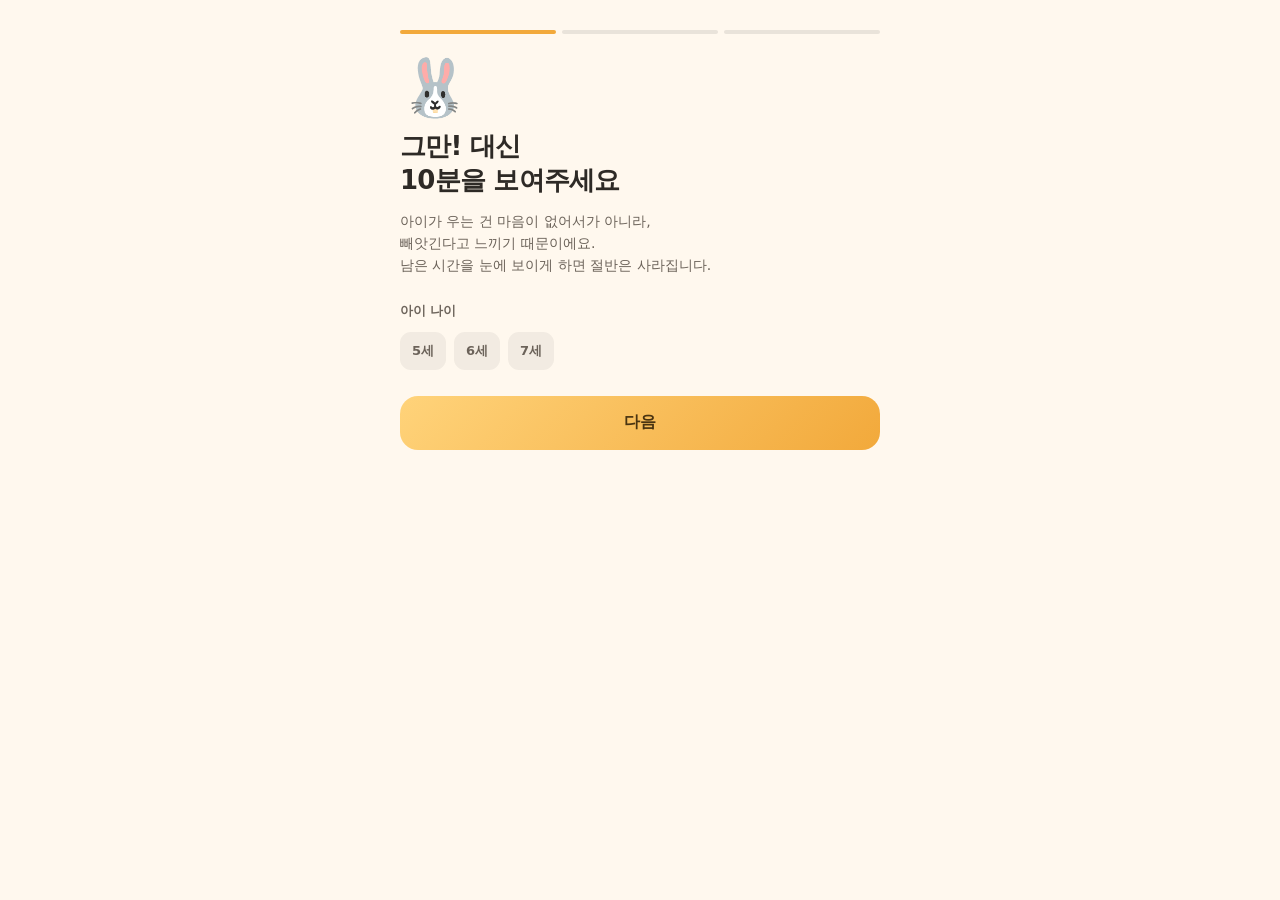
==== commit 4695d080: "미리 v1.1 — 계획 갭 16개 전부 구현 기능 - 루틴 세트(아침 4단계·저녁 3단계) + 단계 진행 점 - 내 사진 카드(IndexedDB, 512px JPEG) — 사진 있" ====
--- a/standalone.html
+++ b/standalone.html
@@ -7,7 +7,8 @@
 <link rel="icon" href="[data-uri]">
 <title>미리 — 그만! 대신 10분을 보여주세요</title>
 <meta name="description" content="5~7세 아이의 전환을 덜 아프게. 남은 시간을 보여주고, 고르게 하는 앱.">
-<meta name="theme-color" content="#FFF8EE">
+<meta name="theme-color" content="#FFF8EE" media="(prefers-color-scheme: light)">
+<meta name="theme-color" content="#17130F" media="(prefers-color-scheme: dark)">
 <meta name="apple-mobile-web-app-capable" content="yes">
 <meta name="apple-mobile-web-app-status-bar-style" content="default">
 <meta name="apple-mobile-web-app-title" content="미리">
@@ -19,9 +20,10 @@
   --card:#FFFFFF;
   --ink:#2E2A26;
   --ink-2:#6B6259;
-  --ink-3:#A39A90;
+  --ink-3:#6E655C;
   --sand:#F2A93B;
   --sand-2:#FFD37A;
+  --sand-ink:#8A5A0C;
   --mint:#6FC1A0;
   --sky:#8AB6E1;
   --rose:#E88E8E;
@@ -36,6 +38,36 @@
   --safe-t:env(safe-area-inset-top,0px);
 }
 
+/* 다크 테마: 잠자리 전환에서 눈부시지 않게 */
+html[data-theme="dark"]{
+  --cream:#17130F;
+  --card:#221C17;
+  --ink:#F3EBE0;
+  --ink-2:#C8BDAF;
+  --ink-3:#A2968A;
+  --sand:#F2A93B;
+  --sand-2:#FFC86B;
+  --sand-ink:#FFC86B;
+  --line:rgba(243,235,224,.10);
+  --line-2:rgba(243,235,224,.18);
+  --shadow:0 10px 30px rgba(0,0,0,.36);
+  --shadow-lg:0 18px 50px rgba(0,0,0,.5);
+}
+html[data-theme="dark"] .hero{
+  background:linear-gradient(150deg,#2B2219 0%,#332818 55%,#3A2C17 100%);
+}
+html[data-theme="dark"] .hero .now-label{color:#FFC86B}
+html[data-theme="dark"] .hero::after{background:rgba(255,255,255,.05)}
+html[data-theme="dark"] .opt,
+html[data-theme="dark"] .preset,
+html[data-theme="dark"] .set-tile,
+html[data-theme="dark"] .choice-card{background:var(--card)}
+html[data-theme="dark"] .btn.ghost{background:rgba(243,235,224,.10);color:var(--ink)}
+html[data-theme="dark"] .btn.sand{color:#3D2F10}
+html[data-theme="dark"] .pill-time{background:rgba(255,200,107,.16);color:#FFC86B}
+html[data-theme="dark"] .tag.s{background:rgba(111,193,160,.18);color:#8FD8BA}
+html[data-theme="dark"] .privacy{color:var(--ink-3)}
+
 *{box-sizing:border-box;-webkit-tap-highlight-color:transparent}
 html,body{margin:0;padding:0}
 body{
@@ -61,6 +93,18 @@
 html.js .view{display:none;animation:fade .22s ease}
 html.js .view.active{display:block}
 @keyframes fade{from{opacity:0;transform:translateY(6px)}to{opacity:1;transform:none}}
+
+/* 모션 감소: 애니메이션 없이 즉시 상태 전환 */
+@media (prefers-reduced-motion: reduce){
+  *,*::before,*::after{
+    animation-duration:.001ms !important;
+    animation-iteration-count:1 !important;
+    transition-duration:.001ms !important;
+    scroll-behavior:auto !important;
+  }
+}
+html.reduce-motion .bunny.wave{animation:none}
+html.reduce-motion .bunny.leave{transition:none}
 
 /* ---------- 공통 ---------- */
 .brand{display:flex;align-items:center;gap:8px;font-weight:800;letter-spacing:-.02em}
@@ -78,22 +122,22 @@
 .btn{
   display:flex;align-items:center;justify-content:center;gap:8px;
   min-height:54px;padding:0 20px;border-radius:18px;font-weight:800;font-size:16px;
-  background:var(--ink);color:#fff;transition:transform .12s ease,opacity .12s;
+  background:var(--ink);color:var(--cream);transition:transform .12s ease,opacity .12s;
   width:100%;
 }
 .btn:active{transform:scale(.975)}
 .btn.sand{background:linear-gradient(135deg,var(--sand-2),var(--sand));color:#4A3411}
 .btn.ghost{background:rgba(46,42,38,.06);color:var(--ink)}
-.btn.sm{min-height:42px;font-size:14px;border-radius:14px;padding:0 14px;width:auto}
+.btn.sm{min-height:44px;font-size:14px;border-radius:14px;padding:0 14px;width:auto}
 .chip{
   display:inline-flex;align-items:center;gap:6px;
   padding:8px 14px;border-radius:999px;background:rgba(46,42,38,.06);
   font-size:13.5px;font-weight:700;color:var(--ink-2);
 }
-.chip.on{background:var(--ink);color:#fff}
+.chip.on{background:var(--ink);color:var(--cream)}
 .pill-time{
   padding:6px 10px;border-radius:999px;background:rgba(242,169,59,.14);
-  color:#9A6208;font-weight:800;font-size:12.5px;
+  color:var(--sand-ink);font-weight:800;font-size:12.5px;
 }
 
 /* ---------- 온보딩 ---------- */
@@ -106,7 +150,7 @@
 .ob-progress i.on{background:var(--sand)}
 .opt-grid{display:grid;grid-template-columns:1fr 1fr;gap:12px;margin-top:18px}
 .opt{
-  background:#fff;border-radius:22px;padding:20px 16px;text-align:center;
+  background:var(--card);border-radius:22px;padding:20px 16px;text-align:center;
   box-shadow:var(--shadow);border:2px solid transparent;transition:.15s;
 }
 .opt .em{font-size:34px;display:block;margin-bottom:8px}
@@ -123,14 +167,14 @@
   content:"";position:absolute;right:-30px;top:-40px;width:150px;height:150px;
   border-radius:50%;background:rgba(255,255,255,.45);
 }
-.hero .now-label{font-size:12.5px;font-weight:800;color:#9A6208;letter-spacing:.06em}
+.hero .now-label{font-size:12.5px;font-weight:800;color:var(--sand-ink);letter-spacing:.06em}
 .hero-title{font-size:24px;font-weight:800;letter-spacing:-.03em;margin:6px 0 4px;display:flex;align-items:center;gap:10px}
 .hero-title .em{font-size:30px}
 .hero-actions{display:flex;gap:10px;margin-top:16px;position:relative;z-index:1}
 
 .preset-grid{display:grid;grid-template-columns:1fr 1fr;gap:12px}
 .preset{
-  background:#fff;border-radius:var(--r-md);padding:16px;box-shadow:var(--shadow);
+  background:var(--card);border-radius:var(--r-md);padding:16px;box-shadow:var(--shadow);
   display:flex;flex-direction:column;gap:10px;text-align:left;transition:transform .12s;
   position:relative;overflow:hidden;
 }
@@ -139,11 +183,11 @@
 .preset .lb{font-weight:800;font-size:15.5px;letter-spacing:-.02em}
 .preset .mt{font-size:12.5px;color:var(--ink-3);font-weight:700}
 .preset .pin{
-  position:absolute;top:12px;right:12px;font-size:11px;font-weight:800;color:#9A6208;
+  position:absolute;top:12px;right:12px;font-size:11px;font-weight:800;color:var(--sand-ink);
   background:rgba(242,169,59,.16);padding:4px 8px;border-radius:99px;
 }
 .preset .go{
-  margin-top:2px;font-size:13px;font-weight:800;color:var(--sand);
+  margin-top:2px;font-size:13px;font-weight:800;color:var(--sand-ink);
   display:flex;align-items:center;gap:4px;
 }
 
@@ -155,7 +199,7 @@
 .log-time{font-size:12.5px;color:var(--ink-3);font-weight:700}
 .tag{font-size:11.5px;font-weight:800;padding:4px 9px;border-radius:99px}
 .tag.s{background:rgba(111,193,160,.16);color:#2E7D5F}
-.tag.e{background:rgba(242,169,59,.18);color:#9A6208}
+.tag.e{background:rgba(242,169,59,.18);color:var(--sand-ink)}
 .tag.a{background:rgba(232,142,142,.16);color:#A94A4A}
 
 .empty{
@@ -165,7 +209,7 @@
 
 /* ---------- 카드 ---------- */
 .set-tile{
-  display:flex;align-items:center;gap:14px;background:#fff;border-radius:var(--r-md);
+  display:flex;align-items:center;gap:14px;background:var(--card);border-radius:var(--r-md);
   padding:16px;box-shadow:var(--shadow);width:100%;text-align:left;transition:transform .12s;
 }
 .set-tile:active{transform:scale(.98)}
@@ -256,7 +300,7 @@
 .choice-q{text-align:center;font-size:20px;font-weight:800;letter-spacing:-.02em;color:#2C4A3C;margin-bottom:auto}
 .choice-grid{display:grid;grid-template-columns:1fr 1fr;gap:14px;flex:1;align-content:center;padding:20px 0}
 .choice-card{
-  aspect-ratio:3/4;border-radius:32px;background:#fff;box-shadow:var(--shadow-lg);
+  aspect-ratio:3/4;border-radius:32px;background:var(--card);box-shadow:var(--shadow-lg);
   display:flex;flex-direction:column;align-items:center;justify-content:center;gap:10px;
   transition:transform .18s ease,opacity .3s ease,box-shadow .2s;
   border:3px solid transparent;
@@ -271,7 +315,7 @@
 
 /* ---------- 기록 ---------- */
 .stat-row{display:grid;grid-template-columns:repeat(3,1fr);gap:10px}
-.stat{background:#fff;border-radius:var(--r-md);padding:16px 14px;box-shadow:var(--shadow)}
+.stat{background:var(--card);border-radius:var(--r-md);padding:16px 14px;box-shadow:var(--shadow)}
 .stat .n{font-size:24px;font-weight:800;letter-spacing:-.03em}
 .stat .l{font-size:12px;color:var(--ink-3);font-weight:700;margin-top:2px}
 .chart{display:flex;align-items:flex-end;gap:10px;height:132px;padding:8px 2px 0}
@@ -279,18 +323,20 @@
 .bar-track{width:100%;flex:1;display:flex;align-items:flex-end;background:rgba(46,42,38,.05);border-radius:10px;overflow:hidden}
 .bar-fill{width:100%;background:linear-gradient(180deg,var(--sand-2),var(--sand));border-radius:10px;min-height:4px;transition:height .5s cubic-bezier(.2,.8,.2,1)}
 .bar-col .d{font-size:11.5px;color:var(--ink-3);font-weight:800}
-.bar-col.today .d{color:var(--sand)}
+.bar-col.today .d{color:var(--sand-ink)}
 
 /* ---------- 설정 ---------- */
-.set-group{background:#fff;border-radius:var(--r-md);box-shadow:var(--shadow);overflow:hidden}
+.set-group{background:var(--card);border-radius:var(--r-md);box-shadow:var(--shadow);overflow:hidden}
 .set-item{display:flex;align-items:center;justify-content:space-between;gap:12px;padding:16px;border-bottom:1px solid var(--line)}
 .set-item:last-child{border-bottom:0}
 .set-item .k{font-weight:700;font-size:14.5px}
 .set-item .v{font-size:13.5px;color:var(--ink-3);font-weight:700}
 .seg{display:flex;gap:6px}
-.seg button{padding:7px 12px;border-radius:11px;background:rgba(46,42,38,.06);font-weight:800;font-size:13px;color:var(--ink-2)}
-.seg button.on{background:var(--ink);color:#fff}
+.seg button{min-height:38px;min-width:38px;padding:7px 12px;border-radius:11px;background:rgba(46,42,38,.06);font-weight:800;font-size:13px;color:var(--ink-2)}
+.seg button.on{background:var(--ink);color:var(--cream)}
 .switch{width:50px;height:30px;border-radius:99px;background:rgba(46,42,38,.16);position:relative;transition:.2s;flex:none}
+/* 보이는 크기는 작게, 누르는 영역은 44px 이상으로 */
+.switch::before{content:"";position:absolute;inset:-8px;border-radius:99px}
 .switch::after{content:"";position:absolute;top:3px;left:3px;width:24px;height:24px;border-radius:50%;background:#fff;transition:.2s;box-shadow:0 2px 6px rgba(0,0,0,.15)}
 .switch.on{background:var(--mint)}
 .switch.on::after{left:23px}
@@ -303,7 +349,8 @@
 /* ---------- 탭바 ---------- */
 #tabbar{
   position:fixed;bottom:0;left:0;right:0;z-index:40;
-  background:rgba(255,248,238,.88);backdrop-filter:blur(14px);
+  background:rgba(255,248,238,.90);
+  background:color-mix(in srgb, var(--cream) 88%, transparent);backdrop-filter:blur(14px);
   border-top:1px solid var(--line);
   padding-bottom:var(--safe-b);
 }
@@ -331,7 +378,7 @@
 @keyframes up{from{transform:translateY(30px);opacity:.6}to{transform:none;opacity:1}}
 .sheet-grid{display:grid;grid-template-columns:repeat(4,1fr);gap:10px;margin-top:14px}
 .sheet-grid button{
-  padding:16px 0;border-radius:16px;background:#fff;font-weight:800;font-size:15px;
+  padding:16px 0;border-radius:16px;background:var(--card);font-weight:800;font-size:15px;
   box-shadow:var(--shadow);
 }
 .sheet-grid button:active{transform:scale(.96)}
@@ -348,6 +395,181 @@
 @media (prefers-reduced-motion:reduce){
   *{animation-duration:.001s!important;transition-duration:.001s!important}
 }
+
+/* =====================================================================
+   v1.0 완성분: 신규 컴포넌트
+   ===================================================================== */
+
+/* ---------- 오프라인 / 설치 배너 ---------- */
+#offline-bar{
+  position:fixed;left:0;right:0;top:0;z-index:120;
+  padding:calc(8px + env(safe-area-inset-top)) 16px 8px;
+  background:#4A423A;color:#FFF6E8;font-size:12.5px;font-weight:700;text-align:center;
+}
+#offline-bar[hidden]{display:none}
+
+.install-banner{
+  display:flex;align-items:center;gap:10px;margin-top:14px;padding:14px 16px;
+  background:rgba(242,169,59,.13);border-radius:var(--r-md);border:1px solid rgba(242,169,59,.35);
+}
+.install-banner[hidden]{display:none}
+.install-banner .ib-text{flex:1;display:flex;flex-direction:column;gap:2px;min-width:0}
+.install-banner strong{font-size:14px}
+.install-banner .ib-text span{font-size:12.5px;color:var(--ink-2);line-height:1.4}
+.install-banner .ib-x{
+  width:30px;height:30px;flex:none;border-radius:50%;background:rgba(46,42,38,.08);
+  display:grid;place-items:center;font-size:13px;color:var(--ink-2);
+}
+html[data-theme="dark"] .install-banner{background:rgba(242,169,59,.10)}
+html[data-theme="dark"] .install-banner .ib-x{background:rgba(243,235,224,.10)}
+
+/* ---------- 아이 칩 ---------- */
+.child-chip{
+  display:inline-grid;place-items:center;width:40px;height:40px;border-radius:50%;
+  background:rgba(46,42,38,.07);font-size:17px;line-height:1;
+}
+.child-chip.on{background:var(--ink);color:var(--cream);box-shadow:0 0 0 3px rgba(242,169,59,.35)}
+html[data-theme="dark"] .child-chip{background:rgba(243,235,224,.10)}
+
+.chip-row{display:flex;gap:8px;flex-wrap:wrap;margin-bottom:14px}
+.chip-row:empty{display:none}
+.chip-btn{
+  display:inline-flex;align-items:center;gap:7px;min-height:40px;padding:9px 15px;border-radius:999px;
+  background:rgba(46,42,38,.06);font-size:13.5px;font-weight:700;color:var(--ink-2);
+  border:1.5px solid transparent;
+}
+.chip-btn.on{background:var(--card);color:var(--ink);border-color:var(--sand);box-shadow:var(--shadow)}
+html[data-theme="dark"] .chip-btn{background:rgba(243,235,224,.08)}
+
+/* ---------- 히어로 사용량 ---------- */
+.hero-meta{margin-top:12px;font-size:12px;font-weight:700;color:var(--sand-ink);position:relative;z-index:1}
+html[data-theme="dark"] .hero-meta{color:#E0AE5B}
+.hero-meta:empty{display:none}
+
+/* ---------- 루틴 타일 ---------- */
+.routine-tile{
+  display:flex;align-items:center;gap:12px;background:var(--card);border-radius:var(--r-md);
+  padding:14px 16px;box-shadow:var(--shadow);text-align:left;width:100%;
+}
+.routine-tile .em{font-size:24px;line-height:1}
+.routine-tile .rt-main{flex:1;min-width:0}
+.routine-tile .rt-name{font-weight:800;font-size:15px;display:block}
+.routine-tile .rt-steps{font-size:12.5px;color:var(--ink-2);margin-top:2px;display:block}
+.routine-tile .rt-lock{font-size:15px}
+.routine-tile.locked{opacity:.62}
+
+/* ---------- 아이 화면 루틴 점 ---------- */
+.routine-dots{
+  position:absolute;top:calc(18px + env(safe-area-inset-top));left:50%;transform:translateX(-50%);
+  display:flex;gap:8px;z-index:3;
+}
+.routine-dots:empty{display:none}
+.routine-dots i{width:9px;height:9px;border-radius:50%;background:rgba(46,42,38,.18)}
+.routine-dots i.on{background:var(--sand);transform:scale(1.25)}
+.routine-dots i.done{background:rgba(46,42,38,.35)}
+
+/* ---------- 시간 시트 직접 입력 ---------- */
+.sheet-custom{display:flex;align-items:center;gap:8px;margin-top:12px}
+.sheet-custom input{
+  flex:1;min-width:0;height:46px;border-radius:14px;border:1.5px solid var(--line-2);
+  background:var(--card);color:var(--ink);padding:0 14px;font-size:15px;font-weight:700;
+  font-family:inherit;
+}
+.sheet-custom input::placeholder{color:var(--ink-3);font-weight:600}
+
+/* ---------- 확인 다이얼로그 ---------- */
+.confirm-back{
+  position:fixed;inset:0;z-index:140;display:none;align-items:center;justify-content:center;
+  padding:24px;background:rgba(24,20,16,.45);
+}
+.confirm-back.on{display:flex}
+.confirm{
+  background:var(--card);border-radius:var(--r-lg);padding:24px;width:100%;max-width:360px;
+  box-shadow:var(--shadow-lg);
+}
+.confirm-row{display:flex;gap:10px;margin-top:20px}
+.confirm-row .btn{flex:1 1 0;width:auto;min-width:0;min-height:48px;font-size:15px}
+
+/* ---------- 페이월 ---------- */
+#view-paywall{padding-top:6px}
+.pw-back{
+  width:40px;height:40px;border-radius:50%;display:grid;place-items:center;
+  background:rgba(46,42,38,.06);font-size:18px;margin-bottom:14px;
+}
+html[data-theme="dark"] .pw-back{background:rgba(243,235,224,.10)}
+.pw-hero{font-size:48px;line-height:1;margin-bottom:14px}
+.pw-line{
+  display:flex;align-items:center;justify-content:space-between;padding:11px 0;
+  border-bottom:1px solid var(--line);font-size:14px;
+}
+.pw-line:last-child{border-bottom:0}
+.pw-line b{color:var(--ink-2);font-weight:700;font-size:13px}
+.pw-price{margin-top:20px;font-size:14px;color:var(--ink-2)}
+.pw-price b{font-size:22px;color:var(--ink);letter-spacing:-.02em}
+
+/* ---------- 사진 카드 ---------- */
+.choice-card .em.photo{
+  width:100%;aspect-ratio:1;border-radius:18px;overflow:hidden;display:block;
+  background:rgba(46,42,38,.06);
+}
+.choice-card .em.photo img{width:100%;height:100%;object-fit:cover;display:block}
+.photo-strip{display:flex;gap:8px;flex-wrap:wrap;margin-top:10px}
+.photo-thumb{
+  position:relative;width:64px;height:64px;border-radius:14px;overflow:hidden;background:rgba(46,42,38,.06);
+}
+.photo-thumb img{width:100%;height:100%;object-fit:cover;display:block}
+.photo-thumb button{
+  position:absolute;top:2px;right:2px;width:20px;height:20px;border-radius:50%;
+  background:rgba(24,20,16,.72);color:#fff;font-size:11px;display:grid;place-items:center;
+}
+
+/* ---------- 설정 보조 ---------- */
+.note{color:var(--ink-3);font-size:12px;line-height:1.6;margin-top:8px}
+.set-item .k{min-width:0}
+.set-item .seg{flex:none}
+.time-input{
+  height:38px;border-radius:11px;border:1.5px solid var(--line-2);background:var(--card);
+  color:var(--ink);padding:0 8px;font-size:13px;font-weight:700;font-family:inherit;
+}
+.row.wrap{flex-wrap:wrap;gap:8px}
+.lock-pill{
+  font-size:11.5px;font-weight:800;color:var(--sand-ink);background:rgba(242,169,59,.16);
+  padding:5px 9px;border-radius:999px;
+}
+html[data-theme="dark"] .lock-pill{color:#FFC86B}
+
+/* 차트 30일 대응 */
+.chart.dense{gap:2px}
+.chart.dense .bar-col .d{font-size:8px}
+
+/* 다크 보정: 반투명 배경 위 텍스트와 보조 컨트롤 */
+html[data-theme="dark"] .tag.e{background:rgba(242,169,59,.20);color:#FFC86B}
+html[data-theme="dark"] .tag.a{background:rgba(232,142,142,.20);color:#F0A8A8}
+html[data-theme="dark"] .bar-track{background:rgba(243,235,224,.08)}
+html[data-theme="dark"] .switch{background:rgba(243,235,224,.22)}
+html[data-theme="dark"] .seg button{background:rgba(243,235,224,.10)}
+html[data-theme="dark"] .seg button.on{background:var(--ink);color:var(--cream)}
+html[data-theme="dark"] .chip-btn.on{background:var(--card)}
+html[data-theme="dark"] .log-item{border-bottom-color:var(--line)}
+html[data-theme="dark"] .bar-fill{background:linear-gradient(180deg,var(--sand),#E09428)}
+
+html[data-theme="dark"] #tabbar{background:rgba(23,19,15,.92)}
+html[data-theme="dark"] .tab .ic{filter:none;opacity:.9}
+html[data-theme="dark"] .tab{color:var(--ink-3)}
+html[data-theme="dark"] .tab.on{color:var(--ink)}
+
+/* 잠자리 전환: 아이 화면도 어둡게 (밝은 화면은 잠을 깨운다) */
+html[data-theme="dark"] .kid-wrap{
+  background:radial-gradient(120% 90% at 50% 0%,#241C15 0%,#1C1611 60%,#15110D 100%);
+}
+html[data-theme="dark"] .jar{
+  background:#221B15;
+  box-shadow:0 20px 60px rgba(0,0,0,.55),inset 0 0 0 2px rgba(243,235,224,.10);
+}
+html[data-theme="dark"] .jar::after{box-shadow:inset 0 -20px 40px rgba(0,0,0,.35)}
+html[data-theme="dark"] .sand-fill{background:linear-gradient(180deg,#C98A2E,#8E5F1C)}
+html[data-theme="dark"] .kid-exit{background:rgba(243,235,224,.10);color:var(--ink-2)}
+html[data-theme="dark"] .door{opacity:.55}
 
 </style>
 </head>
@@ -357,6 +579,8 @@
     이 미리보기는 스크립트를 실행하지 않습니다. 실제 앱은 파일을 브라우저로 직접 여세요.
   </div>
 </noscript>
+
+<div id="offline-bar" hidden>인터넷이 없어도 시계는 돌아가요.</div>
 
 <main id="app">
 
@@ -398,7 +622,7 @@
       <div class="ob-hero">⏳</div>
       <h1 class="h1" id="ob-done-title">준비 끝났어요</h1>
       <p class="sub" style="margin-top:12px" id="ob-done-sub">
-        지금 바로 한 번 켜보세요.<br>아이에게 화면을 보여주고 3분만 기다려보면 됩니다.
+        3분만 먼저 해볼까요? 지금 아이에게 보여주세요.
       </p>
       <div class="card" style="margin-top:20px">
         <div class="row between">
@@ -421,7 +645,10 @@
   <section id="view-home" class="view">
     <div class="row between" style="margin-bottom:18px">
       <div class="brand"><span class="brand-dot"></span>미리</div>
-      <div class="muted" id="home-date"></div>
+      <div class="row" style="gap:8px">
+        <button class="child-chip" id="home-child" aria-label="아이 바꾸기">🐰</button>
+        <div class="muted" id="home-date"></div>
+      </div>
     </div>
 
     <div class="hero">
@@ -432,6 +659,21 @@
         <button class="btn sand" id="hero-start">시계 켜기</button>
         <button class="btn ghost" id="hero-change" style="width:auto;flex:none;min-width:88px">시간</button>
       </div>
+      <div class="hero-meta" id="hero-usage"></div>
+    </div>
+
+    <div class="install-banner" id="install-banner" hidden>
+      <div class="ib-text">
+        <strong>홈 화면에 추가</strong>
+        <span id="install-banner-sub">앱처럼 열리고, 알림도 받을 수 있어요.</span>
+      </div>
+      <button class="btn ghost sm" id="install-banner-go">추가</button>
+      <button class="ib-x" id="install-banner-x" aria-label="닫기">✕</button>
+    </div>
+
+    <div class="section" id="routine-section" hidden>
+      <div class="section-head"><h2 class="h2">루틴</h2><span class="muted" id="routine-lock"></span></div>
+      <div class="stack" id="routine-list"></div>
     </div>
 
     <div class="section">
@@ -452,6 +694,19 @@
     <div class="stack" id="set-list"></div>
 
     <div class="section">
+      <div class="section-head"><h2 class="h2">내 사진으로</h2><span class="muted" id="photo-count"></span></div>
+      <div class="chip-row" id="photo-set"></div>
+      <div class="set-group">
+        <div class="set-item">
+          <span class="k">사진 카드 추가</span>
+          <button class="btn ghost sm" id="photo-add">사진 고르기</button>
+        </div>
+      </div>
+      <div class="photo-strip" id="photo-list"></div>
+      <input type="file" id="photo-file" accept="image/*" capture="environment" hidden>
+    </div>
+
+    <div class="section">
       <div class="section-head"><h2 class="h2">최근 선택</h2></div>
       <div class="card" style="padding:8px 16px" id="choice-logs"></div>
     </div>
@@ -460,7 +715,9 @@
   <!-- ================= 기록 ================= -->
   <section id="view-records" class="view">
     <h1 class="h1" style="margin-bottom:6px">기록</h1>
-    <p class="sub" style="margin-bottom:20px">잘한 것만 조용히 쌓입니다. 점수도, 순위도 없어요.</p>
+    <p class="sub" style="margin-bottom:16px">잘한 것만 조용히 쌓입니다. 점수도, 순위도 없어요.</p>
+
+    <div class="chip-row" id="rec-child"></div>
 
     <div class="stat-row">
       <div class="stat"><div class="n" id="st-week">0</div><div class="l">이번 주 성공</div></div>
@@ -469,7 +726,7 @@
     </div>
 
     <div class="section">
-      <div class="section-head"><h2 class="h2">최근 7일</h2></div>
+      <div class="section-head"><h2 class="h2" id="chart-title">최근 7일</h2><span class="muted" id="chart-hint"></span></div>
       <div class="card"><div class="chart" id="chart"></div></div>
     </div>
 
@@ -483,29 +740,60 @@
   <section id="view-settings" class="view">
     <h1 class="h1" style="margin-bottom:20px">설정</h1>
 
-    <div class="set-group">
+    <div class="section-head"><h2 class="h2">아이</h2><button class="btn ghost sm" id="child-add">아이 추가</button></div>
+    <div class="chip-row" id="child-chips"></div>
+    <div class="set-group" style="margin-top:10px">
       <div class="set-item">
-        <span class="k">아이 나이</span>
+        <span class="k">나이</span>
         <div class="seg" id="set-age">
           <button data-age="5">5</button><button data-age="6">6</button><button data-age="7">7</button>
         </div>
       </div>
-      <div class="set-item">
-        <span class="k">소리</span>
-        <button class="switch" id="set-sound" aria-label="소리"></button>
-      </div>
-      <div class="set-item">
-        <span class="k">알림</span>
-        <button class="btn ghost sm" id="set-notify">켜기</button>
+    </div>
+
+    <div class="section">
+      <div class="section-head"><h2 class="h2">소리와 화면</h2></div>
+      <div class="set-group">
+        <div class="set-item"><span class="k">소리</span><button class="switch" id="set-sound" aria-label="소리"></button></div>
+        <div class="set-item" id="haptics-row">
+          <span class="k">진동</span><button class="switch" id="set-haptics" aria-label="진동"></button>
+        </div>
+        <div class="set-item">
+          <span class="k">화면</span>
+          <div class="seg" id="set-theme">
+            <button data-theme="auto">자동</button>
+            <button data-theme="light">밝게</button>
+            <button data-theme="dark">어둡게</button>
+          </div>
+        </div>
       </div>
     </div>
 
     <div class="section">
-      <div class="section-head"><h2 class="h2">전환 시간</h2></div>
+      <div class="section-head"><h2 class="h2">알림</h2></div>
+      <div class="set-group">
+        <div class="set-item">
+          <span class="k">종료 알림</span>
+          <button class="btn ghost sm" id="set-notify">켜기</button>
+        </div>
+        <div class="set-item"><span class="k">지금 상태</span><span class="v" id="set-notify-state">–</span></div>
+        <div class="set-item"><span class="k">조용한 시간</span><span class="v">22:00 ~ 07:00</span></div>
+      </div>
+      <p class="note" id="notify-note"></p>
+    </div>
+
+    <div class="section">
+      <div class="section-head"><h2 class="h2">전환 시간</h2><button class="btn ghost sm" id="preset-add">추가</button></div>
       <div class="set-group" id="preset-settings"></div>
     </div>
 
     <div class="section">
+      <div class="section-head"><h2 class="h2">루틴</h2><span class="muted" id="routine-plan"></span></div>
+      <div class="set-group" id="routine-settings"></div>
+    </div>
+
+    <div class="section">
+      <div class="section-head"><h2 class="h2">앱</h2></div>
       <div class="set-group" id="install-block" hidden>
         <div class="set-item">
           <span class="k">홈 화면에 추가</span>
@@ -513,16 +801,41 @@
         </div>
       </div>
       <div class="set-group" style="margin-top:12px">
+        <div class="set-item"><span class="k">내보내기 (JSON)</span><button class="btn ghost sm" id="data-export">저장</button></div>
+        <div class="set-item"><span class="k">내보내기 (CSV)</span><button class="btn ghost sm" id="data-export-csv">저장</button></div>
+        <div class="set-item"><span class="k">불러오기</span><button class="btn ghost sm" id="data-import">파일 선택</button></div>
         <div class="set-item"><span class="k">데이터 초기화</span><button class="btn ghost sm" id="set-reset">초기화</button></div>
       </div>
+      <input type="file" id="import-file" accept="application/json,.json" hidden>
     </div>
 
     <p class="privacy" style="margin-top:22px">
       아이의 기록은 이 기기 밖으로 나가지 않습니다.<br>
-      서버로 보내지 않고, 계정도 만들지 않습니다.<br>
-      알림은 앱이 열려 있을 때만 정확히 동작합니다.<br><br>
-      미리 v1.0
+      서버로 보내지 않고, 계정도 만들지 않습니다.<br><br>
+      미리 v1.1
     </p>
+  </section>
+
+  <!-- ================= 페이월 ================= -->
+  <section id="view-paywall" class="view">
+    <button class="pw-back" id="paywall-back" aria-label="뒤로">←</button>
+    <div class="pw-hero">🌅</div>
+    <h1 class="h1" style="margin-bottom:10px" id="paywall-title">매일 아침 4단계를<br>한 번에</h1>
+    <p class="sub" id="paywall-why">기상부터 등원까지, 단계마다 시계를 켜지 않아도 됩니다.</p>
+
+    <div class="card" style="margin-top:22px">
+      <div class="pw-line"><span>루틴 세트 (아침·저녁)</span><b>포함</b></div>
+      <div class="pw-line"><span>사진 카드 (내 물건으로)</span><b>포함</b></div>
+      <div class="pw-line"><span>시계 횟수 제한 없음</span><b>포함</b></div>
+      <div class="pw-line"><span>기록 30일</span><b>포함</b></div>
+      <div class="pw-line"><span>아이 두 명</span><b>포함</b></div>
+    </div>
+
+    <div class="pw-price"><b>월 4,900원</b><span> · 연 39,000원</span></div>
+    <p class="note" style="text-align:center">지금은 베타 기간이라 결제 없이 켜볼 수 있어요.</p>
+
+    <button class="btn sand" id="paywall-cta" style="margin-top:14px">베타로 켜기</button>
+    <button class="btn ghost" id="paywall-later" style="margin-top:10px">지금은 무료로 계속</button>
   </section>
 
 </main>
@@ -530,6 +843,7 @@
 <!-- ================= 아이 화면 ================= -->
 <section id="view-kid" class="fullscreen">
   <div class="kid-wrap" id="kid-wrap">
+    <div class="routine-dots" id="routine-dots"></div>
     <div class="jar" id="jar">
       <div class="sand-fill" id="sand"></div>
       <div class="bunny" id="bunny">🐰</div>
@@ -537,7 +851,7 @@
     </div>
     <button class="kid-exit" id="kid-exit" aria-label="나가기">✕</button>
     <div class="end-panel" id="end-panel">
-      <div class="end-hint">부모님만</div>
+      <div class="end-hint" id="end-hint">부모님만</div>
       <div class="end-row">
         <button class="btn ghost" id="end-extend">3분 더</button>
         <button class="btn sand" id="end-done">잘 넘어갔어요</button>
@@ -576,26 +890,52 @@
       <span class="muted">숫자는 아이에게 안 보여요</span>
     </div>
     <div class="sheet-grid" id="sheet-grid">
+      <button data-min="1">1분</button>
       <button data-min="3">3분</button>
       <button data-min="5">5분</button>
       <button data-min="10">10분</button>
       <button data-min="15">15분</button>
+      <button data-min="20">20분</button>
+    </div>
+    <div class="sheet-custom">
+      <input type="number" id="sheet-custom" min="1" max="60" inputmode="numeric" placeholder="직접 입력">
+      <span class="muted">분</span>
+      <button class="btn ghost sm" id="sheet-custom-go">시작</button>
     </div>
     <button class="btn ghost" id="sheet-cancel" style="margin-top:14px">닫기</button>
   </div>
 </div>
 
+<div class="confirm-back" id="confirm">
+  <div class="confirm">
+    <div class="h2" id="confirm-title">확인</div>
+    <p class="sub" id="confirm-text" style="margin-top:8px"></p>
+    <input id="confirm-input" hidden maxlength="12" style="margin-top:14px;width:100%;height:46px;border-radius:14px;border:1.5px solid rgba(46,42,38,.18);background:transparent;color:inherit;font:inherit;font-weight:700;padding:0 14px">
+    <div class="confirm-row">
+      <button class="btn ghost" id="confirm-cancel">취소</button>
+      <button class="btn sand" id="confirm-ok">확인</button>
+    </div>
+  </div>
+</div>
+
 <div id="toast"></div>
 
 <script>
-/* 미리 — 상태 저장소 */
+/* 미리 — 상태 저장소 (schema v2) */
 const MiriStore = (() => {
-  const KEY = 'miri.v1';
+  'use strict';
+
+  const KEY = 'miri.v2';
+  const LEGACY_KEY = 'miri.v1';
+  const PENDING_KEY = 'miri.pending';
+  const LIMIT = { logs: 400, choices: 200, events: 500 };
+
+  const FREE = { timersPerDay: 5, customPresets: 2, recordDays: 7, notifyPerDay: 6 };
 
   const PRESET_BANK = [
-    { key: 'go',    label: '등원',   icon: '🎒', minutes: 10, time: '07:40' },
-    { key: 'home',  label: '하원',   icon: '🏠', minutes: 10, time: '16:00' },
-    { key: 'bath',  label: '목욕',   icon: '🛁', minutes: 10, time: '19:30' },
+    { key: 'go', label: '등원', icon: '🎒', minutes: 10, time: '07:40' },
+    { key: 'home', label: '하원', icon: '🏠', minutes: 10, time: '16:00' },
+    { key: 'bath', label: '목욕', icon: '🛁', minutes: 10, time: '19:30' },
     { key: 'sleep', label: '잠자리', icon: '🌙', minutes: 15, time: '20:30' }
   ];
 
@@ -618,43 +958,197 @@
     ]}
   ];
 
+  const ROUTINE_BANK = [
+    { id: 'morning', name: '아침 루틴', icon: '🌅', time: '07:20', steps: [
+      { label: '기상', icon: '☀️', minutes: 3 },
+      { label: '아침밥', icon: '🥣', minutes: 15 },
+      { label: '옷 입기', icon: '👕', minutes: 10 },
+      { label: '등원', icon: '🎒', minutes: 5 }
+    ]},
+    { id: 'evening', name: '저녁 루틴', icon: '🌙', time: '19:30', steps: [
+      { label: '목욕', icon: '🛁', minutes: 10 },
+      { label: '양치', icon: '🪥', minutes: 3 },
+      { label: '책 읽기', icon: '📖', minutes: 10 }
+    ]}
+  ];
+
+  const clone = o => JSON.parse(JSON.stringify(o));
+
+  function dayKey(ts) {
+    const d = new Date(ts === undefined ? Date.now() : ts);
+    return d.getFullYear() + '-' + String(d.getMonth() + 1).padStart(2, '0') + '-' + String(d.getDate()).padStart(2, '0');
+  }
+
+  function uid(prefix) {
+    return (prefix || 'x') + Date.now().toString(36) + Math.random().toString(36).slice(2, 6);
+  }
+
   function defaults() {
+    const today = dayKey();
     return {
+      schema: 2,
       onboarded: false,
       age: null,
+      hardMoment: 'go',
       sound: true,
+      haptics: true,
+      theme: 'auto',
       notify: false,
-      presets: PRESET_BANK.map(p => ({ ...p, pinned: false })),
+      notifyQuiet: { from: '22:00', to: '07:00' },
+      installHintSeen: false,
+      children: [{ id: 'c1', name: '우리 아이', age: null, avatar: '🐰' }],
+      activeChildId: 'c1',
+      presets: PRESET_BANK.map(p => ({ ...p, pinned: false, custom: false })),
+      routines: clone(ROUTINE_BANK),
+      cards: {},
       logs: [],
-      choiceLogs: []
+      choiceLogs: [],
+      events: [],
+      gate: {
+        plan: 'free',
+        timerCountToday: 0,
+        dayKey: today,
+        notifiedToday: 0,
+        notifyDayKey: today
+      }
     };
   }
 
+  /* ---------- 마이그레이션 ---------- */
+
+  function migrate(raw) {
+    if (!raw || typeof raw !== 'object') return null;
+    if (raw.schema === 2) return raw;
+
+    const out = defaults();
+    out.onboarded = !!raw.onboarded;
+    out.age = raw.age ?? null;
+    out.sound = raw.sound !== false;
+    out.notify = !!raw.notify;
+
+    if (Array.isArray(raw.presets) && raw.presets.length) {
+      out.presets = raw.presets.map(p => ({
+        key: p.key,
+        label: p.label,
+        icon: p.icon || '⏳',
+        minutes: Number(p.minutes) || 10,
+        time: p.time || '09:00',
+        pinned: !!p.pinned,
+        custom: false
+      }));
+    }
+    out.children[0].age = out.age;
+    out.logs = (Array.isArray(raw.logs) ? raw.logs : []).map(l => ({
+      id: l.id || uid('l'),
+      presetKey: l.presetKey || null,
+      label: l.label || '전환',
+      icon: l.icon || '⏳',
+      minutes: Number(l.minutes) || 1,
+      start: Number(l.start) || Date.now(),
+      end: Number(l.end) || (Number(l.start) || Date.now()) + (Number(l.minutes) || 1) * 60000,
+      outcome: ['success', 'extend', 'abort'].includes(l.outcome) ? l.outcome : 'success',
+      extended: 0,
+      childId: 'c1',
+      routineId: null,
+      stepIndex: null,
+      trial: !!l.trial
+    }));
+    out.choiceLogs = (Array.isArray(raw.choiceLogs) ? raw.choiceLogs : []).map(c => ({
+      id: c.id || uid('c'),
+      setKey: null,
+      title: c.title || '',
+      emoji: c.emoji || '🃏',
+      label: c.label || '',
+      at: Number(c.at) || Date.now(),
+      childId: 'c1'
+    }));
+    return out;
+  }
+
+  /* ---------- 저장 ---------- */
+
+  let memoryOnly = false;
   let state = load();
 
   function load() {
     try {
-      const raw = JSON.parse(localStorage.getItem(KEY) || 'null');
-      if (!raw || typeof raw !== 'object') return defaults();
-      const base = defaults();
-      return {
-        ...base,
-        ...raw,
-        presets: Array.isArray(raw.presets) && raw.presets.length ? raw.presets : base.presets,
-        logs: Array.isArray(raw.logs) ? raw.logs : [],
-        choiceLogs: Array.isArray(raw.choiceLogs) ? raw.choiceLogs : []
-      };
+      const raw2 = localStorage.getItem(KEY);
+      if (raw2) {
+        const parsed = migrate(JSON.parse(raw2));
+        if (parsed) return normalize(parsed);
+      }
+      const raw1 = localStorage.getItem(LEGACY_KEY);
+      if (raw1) {
+        const migrated = migrate(JSON.parse(raw1));
+        if (migrated) {
+          const st = normalize(migrated);
+          persist(st);
+          return st;
+        }
+      }
     } catch (e) {
-      return defaults();
+      try {
+        const broken = localStorage.getItem(KEY);
+        if (broken) localStorage.setItem(KEY + '.bak', broken);
+      } catch (e2) {}
     }
+    return defaults();
+  }
+
+  function normalize(st) {
+    const base = defaults();
+    const out = { ...base, ...st };
+    out.presets = Array.isArray(st.presets) && st.presets.length ? st.presets : base.presets;
+    out.routines = Array.isArray(st.routines) ? st.routines : base.routines;
+    out.children = Array.isArray(st.children) && st.children.length ? st.children : base.children;
+    out.cards = st.cards && typeof st.cards === 'object' ? st.cards : {};
+    out.logs = Array.isArray(st.logs) ? st.logs : [];
+    out.choiceLogs = Array.isArray(st.choiceLogs) ? st.choiceLogs : [];
+    out.events = Array.isArray(st.events) ? st.events : [];
+    out.gate = { ...base.gate, ...(st.gate || {}) };
+    out.notifyQuiet = { ...base.notifyQuiet, ...(st.notifyQuiet || {}) };
+    if (!out.children.some(c => c.id === out.activeChildId)) out.activeChildId = out.children[0].id;
+    return out;
+  }
+
+  function persist(st) {
+    try {
+      localStorage.setItem(KEY, JSON.stringify(st));
+      return true;
+    } catch (e) {
+      if (e && e.name === 'QuotaExceededError') {
+        try {
+          st.logs = st.logs.slice(0, 100);
+          localStorage.setItem(KEY, JSON.stringify(st));
+          return true;
+        } catch (e2) {}
+      }
+      memoryOnly = true;
+      return false;
+    }
   }
 
   function save() {
-    try { localStorage.setItem(KEY, JSON.stringify(state)); } catch (e) {}
-  }
-
-  function uid() {
-    return Date.now().toString(36) + Math.random().toString(36).slice(2, 7);
+    if (dayKey() !== state.gate.dayKey) {
+      state.gate.dayKey = dayKey();
+      state.gate.timerCountToday = 0;
+    }
+    if (dayKey() !== state.gate.notifyDayKey) {
+      state.gate.notifyDayKey = dayKey();
+      state.gate.notifiedToday = 0;
+    }
+    persist(state);
+  }
+
+  /* ---------- 이벤트 (로컬 기록만) ---------- */
+
+  function track(name, params) {
+    state.events.push({ n: name, t: Date.now(), p: params || null });
+    if (state.events.length > LIMIT.events) state.events.splice(0, state.events.length - LIMIT.events);
+  }
+
+  function eventCount(name) {
+    return state.events.filter(e => e.n === name).length;
   }
 
   /* ---------- 프리셋 ---------- */
@@ -662,41 +1156,104 @@
   function orderedPresets() {
     return [...state.presets].sort((a, b) => {
       if (a.pinned !== b.pinned) return a.pinned ? -1 : 1;
-      return a.time.localeCompare(b.time);
-    });
-  }
-
-  function nextPreset(now = new Date()) {
+      return String(a.time).localeCompare(String(b.time));
+    });
+  }
+
+  function nextPreset(now) {
     const list = orderedPresets();
     if (!list.length) return null;
-    const hhmm = String(now.getHours()).padStart(2, '0') + ':' + String(now.getMinutes()).padStart(2, '0');
-    const upcoming = list
-      .filter(p => p.time >= hhmm)
-      .sort((a, b) => a.time.localeCompare(b.time))[0];
+    const d = now || new Date();
+    const hhmm = String(d.getHours()).padStart(2, '0') + ':' + String(d.getMinutes()).padStart(2, '0');
+    const upcoming = list.filter(p => p.time >= hhmm).sort((a, b) => String(a.time).localeCompare(String(b.time)))[0];
     return upcoming || list[0];
   }
 
+  function presetByKey(key) {
+    return state.presets.find(p => p.key === key) || null;
+  }
+
   function updatePreset(key, patch) {
-    const p = state.presets.find(x => x.key === key);
+    const p = presetByKey(key);
     if (!p) return;
     Object.assign(p, patch);
     save();
   }
 
+  function customPresetCount() {
+    return state.presets.filter(p => p.custom).length;
+  }
+
+  function canAddPreset() {
+    return state.gate.plan !== 'free' || customPresetCount() < FREE.customPresets;
+  }
+
+  function addPreset({ label, icon, minutes, time }) {
+    const p = {
+      key: uid('p_'),
+      label: String(label || '전환').slice(0, 12),
+      icon: icon || '⏳',
+      minutes: clampMinutes(minutes),
+      time: time || '09:00',
+      pinned: false,
+      custom: true
+    };
+    state.presets.push(p);
+    save();
+    return p;
+  }
+
+  function removePreset(key) {
+    const idx = state.presets.findIndex(p => p.key === key && p.custom);
+    if (idx < 0) return false;
+    state.presets.splice(idx, 1);
+    save();
+    return true;
+  }
+
+  function clampMinutes(m) {
+    const n = Math.round(Number(m) || 1);
+    return Math.min(60, Math.max(1, n));
+  }
+
+  /* ---------- 루틴 ---------- */
+
+  function routines() {
+    return state.routines;
+  }
+
+  function routineById(id) {
+    return state.routines.find(r => r.id === id) || null;
+  }
+
+  function updateRoutineStep(routineId, stepIndex, minutes) {
+    const r = routineById(routineId);
+    if (!r || !r.steps[stepIndex]) return;
+    r.steps[stepIndex].minutes = clampMinutes(minutes);
+    save();
+  }
+
   /* ---------- 기록 ---------- */
 
   function addLog(entry) {
+    const start = entry.start || Date.now();
     const log = {
-      id: uid(),
-      label: entry.label,
+      id: uid('l'),
+      presetKey: entry.presetKey || null,
+      label: entry.label || '전환',
       icon: entry.icon || '⏳',
-      minutes: entry.minutes,
-      start: entry.start || Date.now(),
-      end: Date.now(),
-      outcome: entry.outcome || 'success'
+      minutes: Number(entry.minutes) || 1,
+      start,
+      end: entry.end || Date.now(),
+      outcome: entry.outcome || 'success',
+      extended: Number(entry.extended) || 0,
+      childId: entry.childId || state.activeChildId,
+      routineId: entry.routineId || null,
+      stepIndex: entry.stepIndex === undefined ? null : entry.stepIndex,
+      trial: !!entry.trial
     };
     state.logs.unshift(log);
-    if (state.logs.length > 400) state.logs.length = 400;
+    if (state.logs.length > LIMIT.logs) state.logs.length = LIMIT.logs;
     save();
     return log;
   }
@@ -708,33 +1265,45 @@
     save();
   }
 
-  function logsToday() {
-    const today = new Date().toDateString();
-    return state.logs.filter(l => new Date(l.start).toDateString() === today);
+  function logsOn(ts, childId) {
+    const key = dayKey(ts);
+    return state.logs.filter(l => dayKey(l.start) === key && (!childId || l.childId === childId));
+  }
+
+  function logsToday(childId) {
+    return logsOn(Date.now(), childId || state.activeChildId);
   }
 
   function counts(logs) {
-    return {
-      total: logs.length,
-      success: logs.filter(l => l.outcome === 'success').length,
-      extend: logs.filter(l => l.outcome === 'extend').length,
-      abort: logs.filter(l => l.outcome === 'abort').length
-    };
-  }
-
-  function weekStats(days = 7) {
+    const out = { total: logs.length, success: 0, extend: 0, abort: 0 };
+    logs.forEach(l => {
+      if (l.outcome === 'success') out.success++;
+      else if (l.outcome === 'extend') out.extend++;
+      else if (l.outcome === 'abort') out.abort++;
+    });
+    return out;
+  }
+
+  function recordDays() {
+    return state.gate.plan === 'free' ? FREE.recordDays : 30;
+  }
+
+  function weekStats(days, childId) {
+    const n = days || recordDays();
     const out = [];
     const base = new Date();
     base.setHours(0, 0, 0, 0);
-    for (let i = days - 1; i >= 0; i--) {
+    const child = childId || state.activeChildId;
+    for (let i = n - 1; i >= 0; i--) {
       const d = new Date(base);
       d.setDate(base.getDate() - i);
-      const key = d.toDateString();
-      const logs = state.logs.filter(l => new Date(l.start).toDateString() === key);
+      const key = dayKey(d.getTime());
+      const logs = state.logs.filter(l => dayKey(l.start) === key && l.childId === child);
       out.push({
         date: d,
         key,
         label: '일월화수목금토'[d.getDay()],
+        dayNum: d.getDate(),
         total: logs.length,
         success: logs.filter(l => l.outcome === 'success').length
       });
@@ -743,57 +1312,373 @@
   }
 
   function weekSuccess() {
-    return weekStats(7).reduce((n, d) => n + d.success, 0);
+    return weekStats().reduce((n, d) => n + d.success, 0);
   }
 
   /* ---------- 카드 ---------- */
+
+  function cardsFor(setKey) {
+    return state.cards[setKey] || [];
+  }
+
+  function photoCount() {
+    return Object.values(state.cards).reduce((n, arr) => n + arr.length, 0);
+  }
 
   function pairFor(setKey) {
     const set = CARD_SETS.find(s => s.key === setKey) || CARD_SETS[0];
-    const pool = [...set.pool];
+    const custom = cardsFor(set.key).map(c => ({ id: c.id, label: c.label, media: true }));
+    const builtin = set.pool.map(c => ({ ...c, media: false }));
+    const pick = arr => arr.splice(Math.floor(Math.random() * arr.length), 1)[0];
+
+    // 사진을 올린 부모는 그 사진을 보여주려고 올린 것이다. 항상 1장은 포함한다.
     const picked = [];
-    for (let i = 0; i < 2 && pool.length; i++) {
-      picked.push(pool.splice(Math.floor(Math.random() * pool.length), 1)[0]);
-    }
+    if (custom.length) picked.push(pick(custom));
+
+    const rest = [...custom, ...builtin];
+    while (picked.length < 2 && rest.length) picked.push(pick(rest));
+
     return { set, cards: picked };
   }
 
   function addChoice(entry) {
-    const log = { id: uid(), title: entry.title, emoji: entry.emoji, label: entry.label, at: Date.now() };
+    const log = {
+      id: uid('c'),
+      setKey: entry.setKey || null,
+      title: entry.title || '',
+      emoji: entry.emoji || '🃏',
+      label: entry.label || '',
+      at: Date.now(),
+      childId: state.activeChildId
+    };
     state.choiceLogs.unshift(log);
-    if (state.choiceLogs.length > 200) state.choiceLogs.length = 200;
+    if (state.choiceLogs.length > LIMIT.choices) state.choiceLogs.length = LIMIT.choices;
     save();
     return log;
   }
 
+  /* ---------- 아이 프로필 ---------- */
+
+  function activeChild() {
+    return state.children.find(c => c.id === state.activeChildId) || state.children[0];
+  }
+
+  function children() {
+    return state.children;
+  }
+
+  function canAddChild() {
+    return state.children.length < 2 && state.gate.plan !== 'free';
+  }
+
+  function addChild({ name, age, avatar }) {
+    if (state.children.length >= 2) return null;
+    const c = { id: uid('c_'), name: String(name || '아이').slice(0, 8), age: age || null, avatar: avatar || '🐻' };
+    state.children.push(c);
+    save();
+    return c;
+  }
+
+  function setActiveChild(id) {
+    if (!state.children.some(c => c.id === id)) return;
+    state.activeChildId = id;
+    save();
+  }
+
+  function updateChild(id, patch) {
+    const c = state.children.find(x => x.id === id);
+    if (!c) return;
+    Object.assign(c, patch);
+    save();
+  }
+
+  /* ---------- 게이트 ---------- */
+
+  function isPlus() {
+    return state.gate.plan !== 'free';
+  }
+
+  function setPlan(plan) {
+    state.gate.plan = plan === 'plus' || plan === 'family' ? plan : 'free';
+    save();
+  }
+
+  function timerUsage() {
+    save();
+    return { used: state.gate.timerCountToday, limit: isPlus() ? Infinity : FREE.timersPerDay };
+  }
+
+  function canStartTimer() {
+    if (isPlus()) return true;
+    save();
+    return state.gate.timerCountToday < FREE.timersPerDay;
+  }
+
+  function consumeTimer() {
+    save();
+    state.gate.timerCountToday += 1;
+    save();
+    return state.gate.timerCountToday;
+  }
+
+  /* ---------- 알림 예산 ---------- */
+
+  function canNotify() {
+    save();
+    return state.gate.notifiedToday < FREE.notifyPerDay;
+  }
+
+  function markNotify() {
+    save();
+    state.gate.notifiedToday += 1;
+    save();
+  }
+
+  function inQuietHours(now) {
+    const d = now || new Date();
+    const cur = d.getHours() * 60 + d.getMinutes();
+    const [fh, fm] = String(state.notifyQuiet.from).split(':').map(Number);
+    const [th, tm] = String(state.notifyQuiet.to).split(':').map(Number);
+    const from = fh * 60 + fm;
+    const to = th * 60 + tm;
+    if (from === to) return false;
+    return from < to ? cur >= from && cur < to : cur >= from || cur < to;
+  }
+
+  /* ---------- 진행 중 타이머 ---------- */
+
+  function savePending(p) {
+    try { localStorage.setItem(PENDING_KEY, JSON.stringify(p)); } catch (e) {}
+  }
+
+  function loadPending() {
+    try {
+      const raw = localStorage.getItem(PENDING_KEY);
+      return raw ? JSON.parse(raw) : null;
+    } catch (e) {
+      return null;
+    }
+  }
+
+  function clearPending() {
+    try { localStorage.removeItem(PENDING_KEY); } catch (e) {}
+  }
+
+  /* ---------- 내보내기 / 가져오기 ---------- */
+
+  function dump() {
+    return {
+      app: 'miri',
+      schema: 2,
+      exportedAt: new Date().toISOString(),
+      data: clone(state)
+    };
+  }
+
+  function toCSV() {
+    const head = ['날짜', '시작', '전환', '분', '결과', '연장', '루틴', '단계'];
+    const rows = state.logs.map(l => {
+      const d = new Date(l.start);
+      return [
+        dayKey(l.start),
+        String(d.getHours()).padStart(2, '0') + ':' + String(d.getMinutes()).padStart(2, '0'),
+        l.label, l.minutes, l.outcome, l.extended || 0,
+        l.routineId || '', l.stepIndex === null || l.stepIndex === undefined ? '' : l.stepIndex
+      ].map(v => {
+        const s = String(v);
+        return /[",\n]/.test(s) ? '"' + s.replace(/"/g, '""') + '"' : s;
+      }).join(',');
+    });
+    return '\ufeff' + [head.join(','), ...rows].join('\n');
+  }
+
+  function importJSON(json) {
+    if (!json || json.app !== 'miri' || !json.data) throw new Error('형식이 맞지 않아요');
+    const inc = json.data;
+    if (!Array.isArray(inc.logs)) throw new Error('기록이 없어요');
+
+    const seen = new Set(state.logs.map(l => l.id));
+    let added = 0;
+    inc.logs.forEach(l => {
+      if (!l || !l.id || seen.has(l.id)) return;
+      state.logs.push({ ...l, childId: l.childId || state.activeChildId });
+      seen.add(l.id);
+      added++;
+    });
+    state.logs.sort((a, b) => b.start - a.start);
+    if (state.logs.length > LIMIT.logs) state.logs.length = LIMIT.logs;
+
+    const seenC = new Set(state.choiceLogs.map(c => c.id));
+    (inc.choiceLogs || []).forEach(c => {
+      if (!c || !c.id || seenC.has(c.id)) return;
+      state.choiceLogs.push({ ...c, childId: c.childId || state.activeChildId });
+      seenC.add(c.id);
+    });
+    state.choiceLogs.sort((a, b) => b.at - a.at);
+    if (state.choiceLogs.length > LIMIT.choices) state.choiceLogs.length = LIMIT.choices;
+
+    if (Array.isArray(inc.presets) && inc.presets.length) state.presets = inc.presets;
+    if (Array.isArray(inc.routines) && inc.routines.length) state.routines = inc.routines;
+
+    save();
+    return added;
+  }
+
   function reset() {
     state = defaults();
+    clearPending();
+    save();
+  }
+
+  /* ---------- IndexedDB (사진 카드) ---------- */
+
+  let dbPromise = null;
+
+  function db() {
+    if (dbPromise) return dbPromise;
+    dbPromise = new Promise((resolve, reject) => {
+      if (!('indexedDB' in window)) { reject(new Error('no idb')); return; }
+      const req = indexedDB.open('miri-media', 1);
+      req.onupgradeneeded = () => {
+        const d = req.result;
+        if (!d.objectStoreNames.contains('cards')) d.createObjectStore('cards', { keyPath: 'id' });
+      };
+      req.onsuccess = () => resolve(req.result);
+      req.onerror = () => reject(req.error);
+    }).catch(() => null);
+    return dbPromise;
+  }
+
+  async function putCard(id, dataUrl) {
+    const d = await db();
+    if (!d) return false;
+    return new Promise(resolve => {
+      const tx = d.transaction('cards', 'readwrite');
+      tx.objectStore('cards').put({ id, dataUrl, at: Date.now() });
+      tx.oncomplete = () => resolve(true);
+      tx.onerror = () => resolve(false);
+    });
+  }
+
+  async function getCard(id) {
+    const d = await db();
+    if (!d) return null;
+    return new Promise(resolve => {
+      const tx = d.transaction('cards', 'readonly');
+      const req = tx.objectStore('cards').get(id);
+      req.onsuccess = () => resolve(req.result ? req.result.dataUrl : null);
+      req.onerror = () => resolve(null);
+    });
+  }
+
+  async function allCards() {
+    const d = await db();
+    if (!d) return {};
+    return new Promise(resolve => {
+      const out = {};
+      const tx = d.transaction('cards', 'readonly');
+      const req = tx.objectStore('cards').openCursor();
+      req.onsuccess = () => {
+        const cur = req.result;
+        if (cur) { out[cur.value.id] = cur.value.dataUrl; cur.continue(); }
+        else resolve(out);
+      };
+      req.onerror = () => resolve({});
+    });
+  }
+
+  async function delCard(id) {
+    const d = await db();
+    if (!d) return;
+    return new Promise(resolve => {
+      const tx = d.transaction('cards', 'readwrite');
+      tx.objectStore('cards').delete(id);
+      tx.oncomplete = () => resolve();
+      tx.onerror = () => resolve();
+    });
+  }
+
+  function addCardMeta(setKey, label, id) {
+    if (!state.cards[setKey]) state.cards[setKey] = [];
+    state.cards[setKey].push({ id, label: String(label || '내 사진').slice(0, 12), at: Date.now() });
+    save();
+  }
+
+  function removeCardMeta(setKey, id) {
+    if (!state.cards[setKey]) return;
+    state.cards[setKey] = state.cards[setKey].filter(c => c.id !== id);
+    if (!state.cards[setKey].length) delete state.cards[setKey];
     save();
   }
 
   return {
     get state() { return state; },
+    get memoryOnly() { return memoryOnly; },
+    limits: { FREE, LIMIT },
     save,
+    dayKey,
+    uid,
+    track,
+    eventCount,
     presets: PRESET_BANK,
     cardSets: CARD_SETS,
     orderedPresets,
     nextPreset,
+    presetByKey,
     updatePreset,
+    canAddPreset,
+    customPresetCount,
+    addPreset,
+    removePreset,
+    clampMinutes,
+    routines,
+    routineById,
+    updateRoutineStep,
     addLog,
     setLogOutcome,
+    logsOn,
     logsToday,
     counts,
+    recordDays,
     weekStats,
     weekSuccess,
+    cardsFor,
+    photoCount,
     pairFor,
     addChoice,
-    reset
+    activeChild,
+    children,
+    canAddChild,
+    addChild,
+    setActiveChild,
+    updateChild,
+    isPlus,
+    setPlan,
+    timerUsage,
+    canStartTimer,
+    consumeTimer,
+    canNotify,
+    markNotify,
+    inQuietHours,
+    savePending,
+    loadPending,
+    clearPending,
+    dump,
+    toCSV,
+    importJSON,
+    reset,
+    putCard,
+    getCard,
+    allCards,
+    delCard,
+    addCardMeta,
+    removeCardMeta
   };
 })();
 
 </script>
 <script>
-/* 미리 — 화면과 타이머 */
+/* 미리 — 화면, 타이머, 알림 */
 (() => {
   'use strict';
 
@@ -801,19 +1686,32 @@
   const $ = sel => document.querySelector(sel);
   const $$ = sel => Array.from(document.querySelectorAll(sel));
 
-  const VIEWS = ['onboarding', 'home', 'cards', 'records', 'settings'];
+  const VIEWS = ['onboarding', 'home', 'cards', 'records', 'settings', 'paywall'];
   const FULL = ['kid', 'choice'];
+  const TAB_VIEWS = ['home', 'cards', 'records', 'settings'];
 
   let currentView = 'home';
+  let paywallReturn = 'home';
+  let mediaCache = {};
+  let deferredPrompt = null;
+
+  const reduceMotion = window.matchMedia('(prefers-reduced-motion: reduce)');
+  const darkMedia = window.matchMedia('(prefers-color-scheme: dark)');
 
   /* ================= 공통 ================= */
+
+  function esc(s) {
+    return String(s == null ? '' : s)
+      .replace(/&/g, '&amp;').replace(/</g, '&lt;').replace(/>/g, '&gt;')
+      .replace(/"/g, '&quot;').replace(/'/g, '&#39;');
+  }
 
   function toast(msg) {
     const el = $('#toast');
     el.textContent = msg;
     el.classList.add('on');
     clearTimeout(toast._t);
-    toast._t = setTimeout(() => el.classList.remove('on'), 2200);
+    toast._t = setTimeout(() => el.classList.remove('on'), 2400);
   }
 
   function fmtClock(ts) {
@@ -823,14 +1721,12 @@
 
   function go(view) {
     VIEWS.forEach(v => $('#view-' + v).classList.toggle('active', v === view));
-    const isFull = FULL.includes(view);
-    FULL.forEach(v => $('#view-' + v).classList.toggle('active', v === view));
-    if (!isFull) {
-      currentView = view;
-      $('#tabbar').hidden = view === 'onboarding';
-      $$('.tab').forEach(t => t.classList.toggle('on', t.dataset.tab === view));
-      window.scrollTo(0, 0);
-    }
+    FULL.forEach(v => $('#view-' + v).classList.remove('active'));
+    currentView = view;
+    $('#tabbar').hidden = !TAB_VIEWS.includes(view);
+    $$('.tab').forEach(t => t.classList.toggle('on', t.dataset.tab === view));
+    window.scrollTo(0, 0);
+
     if (view === 'home') renderHome();
     if (view === 'cards') renderCards();
     if (view === 'records') renderRecords();
@@ -848,7 +1744,19 @@
     go(currentView);
   }
 
-  /* ================= 소리 ================= */
+  /* ================= 테마 / 모션 ================= */
+
+  function applyTheme() {
+    const t = S.state.theme || 'auto';
+    const resolved = t === 'auto' ? (darkMedia.matches ? 'dark' : 'light') : t;
+    document.documentElement.dataset.theme = resolved;
+  }
+
+  function applyMotion() {
+    document.documentElement.classList.toggle('reduce-motion', reduceMotion.matches);
+  }
+
+  /* ================= 소리 / 진동 ================= */
 
   let audioCtx = null;
 
@@ -866,8 +1774,7 @@
     osc.stop(ctx.currentTime + at + dur + 0.05);
   }
 
-  function chime(kind) {
-    if (!S.state.sound) return;
+  function unlockAudio() {
     try {
       if (!audioCtx) {
         const AC = window.AudioContext || window.webkitAudioContext;
@@ -875,6 +1782,14 @@
         audioCtx = new AC();
       }
       if (audioCtx.state === 'suspended') audioCtx.resume();
+    } catch (e) {}
+  }
+
+  function chime(kind) {
+    if (!S.state.sound) return;
+    try {
+      unlockAudio();
+      if (!audioCtx) return;
       if (kind === 'end') {
         tone(523.25, 0, 0.5, 0.16);
         tone(659.25, 0.13, 0.5, 0.14);
@@ -889,6 +1804,49 @@
     } catch (e) {}
   }
 
+  function buzz(pattern) {
+    if (!S.state.haptics) return;
+    if (!navigator.vibrate) return;
+    try { navigator.vibrate(pattern); } catch (e) {}
+  }
+
+  /* ================= 확인 다이얼로그 ================= */
+
+  let confirmResolve = null;
+
+  function askConfirm({ title, text, ok }) {
+    return new Promise(resolve => {
+      $('#confirm-title').textContent = title || '확인';
+      $('#confirm-text').textContent = text || '';
+      $('#confirm-ok').textContent = ok || '확인';
+      $('#confirm-input').hidden = true;
+      $('#confirm').classList.add('on');
+      confirmResolve = resolve;
+    });
+  }
+
+  function askText({ title, text, ok, placeholder, value }) {
+    return new Promise(resolve => {
+      $('#confirm-title').textContent = title || '입력';
+      $('#confirm-text').textContent = text || '';
+      $('#confirm-ok').textContent = ok || '저장';
+      const inp = $('#confirm-input');
+      inp.hidden = false;
+      inp.placeholder = placeholder || '';
+      inp.value = value || '';
+      $('#confirm').classList.add('on');
+      setTimeout(() => inp.focus(), 60);
+      confirmResolve = resolve;
+    });
+  }
+
+  function closeConfirm(result) {
+    $('#confirm').classList.remove('on');
+    const r = confirmResolve;
+    confirmResolve = null;
+    if (r) r(result);
+  }
+
   /* ================= 온보딩 ================= */
 
   const ob = { step: 1, age: null, moment: 'go' };
@@ -910,6 +1868,7 @@
 
     $('#ob-next-1').addEventListener('click', () => {
       if (!ob.age) { toast('아이 나이를 골라주세요'); return; }
+      S.track('onb_age', { age: ob.age });
       obShow(2);
     });
 
@@ -923,9 +1882,13 @@
 
     $('#ob-next-2').addEventListener('click', () => {
       S.state.age = ob.age;
+      S.state.hardMoment = ob.moment;
+      S.state.children[0].age = ob.age;
       S.state.presets.forEach(p => { p.pinned = p.key === ob.moment; });
+      S.track('onb_moment', { moment: ob.moment });
       S.save();
-      const p = S.state.presets.find(x => x.key === ob.moment);
+
+      const p = S.presetByKey(ob.moment) || S.state.presets[0];
       if (p) {
         $('#ob-preview-em').textContent = p.icon;
         $('#ob-preview-lb').textContent = p.label;
@@ -937,9 +1900,8 @@
     $('#ob-start').addEventListener('click', () => {
       S.state.onboarded = true;
       S.save();
-      const p = S.state.presets.find(x => x.key === ob.moment) || S.state.presets[0];
-      currentView = 'home';
-      $('#tabbar').hidden = false;
+      S.track('onb_first_run', { minutes: 3 });
+      const p = S.presetByKey(ob.moment) || S.state.presets[0];
       go('home');
       startTimer({ label: p.label, icon: p.icon, minutes: 3, presetKey: p.key, isTrial: true });
     });
@@ -947,6 +1909,7 @@
     $('#ob-skip').addEventListener('click', () => {
       S.state.onboarded = true;
       S.save();
+      S.track('onb_skip', null);
       go('home');
     });
 
@@ -959,15 +1922,30 @@
     const now = new Date();
     const days = ['일', '월', '화', '수', '목', '금', '토'];
     $('#home-date').textContent = `${now.getMonth() + 1}월 ${now.getDate()}일 ${days[now.getDay()]}요일`;
+
+    const child = S.activeChild();
+    const chip = $('#home-child');
+    chip.textContent = child.avatar || '🐰';
+    chip.onclick = () => cycleChild();
 
     const next = S.nextPreset(now);
     if (next) {
       $('#hero-em').textContent = next.icon;
       $('#hero-lb').textContent = next.label;
       $('#hero-sub').textContent = next.minutes + '분을 보여주고 시작하세요.';
-      $('#hero-start').onclick = () => startTimer({ ...next, presetKey: next.key });
-      $('#hero-change').onclick = () => openSheet(next.label, min => startTimer({ ...next, minutes: min, presetKey: next.key }));
+      $('#hero-start').onclick = () => startTimer({ label: next.label, icon: next.icon, minutes: next.minutes, presetKey: next.key });
+      $('#hero-change').onclick = () => openSheet(next.label, min => startTimer({ label: next.label, icon: next.icon, minutes: min, presetKey: next.key }));
     }
+
+    const usage = S.timerUsage();
+    $('#hero-usage').textContent = S.isPlus()
+      ? '오늘 ' + S.logsToday().length + '번 넘어갔어요'
+      : (usage.used >= usage.limit
+        ? '오늘 무료 ' + usage.limit + '번을 다 썼어요'
+        : '오늘 ' + usage.used + '/' + usage.limit + '번 사용');
+
+    renderInstallBanner();
+    renderRoutines();
 
     const today = S.logsToday();
     const c = S.counts(today);
@@ -977,51 +1955,112 @@
 
     const grid = $('#preset-grid');
     grid.innerHTML = S.orderedPresets().map(p => `
-      <button class="preset" data-key="${p.key}">
+      <button class="preset" data-key="${esc(p.key)}">
         ${p.pinned ? '<span class="pin">자주</span>' : ''}
-        <span class="em">${p.icon}</span>
-        <span class="lb">${p.label}</span>
-        <span class="mt" data-min="${p.key}">${p.minutes}분 · ${p.time}</span>
+        <span class="em">${esc(p.icon)}</span>
+        <span class="lb">${esc(p.label)}</span>
+        <span class="mt" data-min="${esc(p.key)}">${p.minutes}분 · ${esc(p.time)}</span>
         <span class="go">시계 켜기 →</span>
       </button>
     `).join('');
 
     grid.querySelectorAll('.preset').forEach(btn => {
       btn.addEventListener('click', e => {
-        const p = S.orderedPresets().find(x => x.key === btn.dataset.key);
+        const p = S.presetByKey(btn.dataset.key);
         if (!p) return;
         if (e.target.closest('[data-min]')) {
           e.stopPropagation();
-          openSheet(p.label, min => startTimer({ ...p, minutes: min, presetKey: p.key }));
+          openSheet(p.label, min => startTimer({ label: p.label, icon: p.icon, minutes: min, presetKey: p.key }));
           return;
         }
-        startTimer({ ...p, presetKey: p.key });
+        startTimer({ label: p.label, icon: p.icon, minutes: p.minutes, presetKey: p.key });
       });
     });
 
-    const logs = S.state.logs.slice(0, 4);
-    $('#home-log-count').textContent = S.state.logs.length ? `전체 ${S.state.logs.length}회` : '';
+    const logs = S.state.logs.filter(l => l.childId === S.state.activeChildId).slice(0, 4);
+    $('#home-log-count').textContent = logs.length ? `${logs.length}건` : '';
     $('#home-logs').innerHTML = logs.length
       ? logs.map(logRow).join('')
       : `<div class="empty">첫 전환을 기록해 보세요.<br>위에서 시계를 켜면 여기에 쌓입니다.</div>`;
   }
 
+  function cycleChild() {
+    const list = S.children();
+    if (list.length < 2) { toast('아이를 추가하면 여기서 바꿀 수 있어요'); return; }
+    const idx = list.findIndex(c => c.id === S.state.activeChildId);
+    const nextChild = list[(idx + 1) % list.length];
+    S.setActiveChild(nextChild.id);
+    toast(nextChild.name + '(으)로 바꿨어요');
+    renderHome();
+  }
+
   const OUTCOME = {
-    success: { cls: 's', text: '성공' },
-    extend: { cls: 'e', text: '연장' },
-    abort: { cls: 'a', text: '중단' }
+    success: { cls: 's', text: '성공', icon: '✓' },
+    extend: { cls: 'e', text: '연장', icon: '＋' },
+    abort: { cls: 'a', text: '중단', icon: '–' }
   };
 
   function logRow(l) {
     const o = OUTCOME[l.outcome] || OUTCOME.success;
     return `<div class="log-item">
-      <span class="log-em">${l.icon}</span>
-      <span class="log-main">${l.label}</span>
+      <span class="log-em">${esc(l.icon)}</span>
+      <span class="log-main">${esc(l.label)}</span>
       <span class="log-time">${fmtClock(l.start)} · ${l.minutes}분</span>
       <span class="tag ${o.cls}">${o.text}</span>
     </div>`;
   }
 
+  /* ---------- 설치 유도 ---------- */
+
+  function isStandalone() {
+    return window.matchMedia('(display-mode: standalone)').matches || window.navigator.standalone === true;
+  }
+
+  function renderInstallBanner() {
+    const b = $('#install-banner');
+    const shouldShow = !isStandalone() && !S.state.installHintSeen && S.state.logs.length >= 1;
+    b.hidden = !shouldShow;
+    if (!shouldShow) return;
+    $('#install-banner-sub').textContent = isIOS()
+      ? 'Safari 공유 → 홈 화면에 추가. 그래야 알림도 와요.'
+      : '앱처럼 열리고, 알림도 받을 수 있어요.';
+  }
+
+  function isIOS() {
+    return /iPad|iPhone|iPod/.test(navigator.userAgent) ||
+      (navigator.platform === 'MacIntel' && navigator.maxTouchPoints > 1);
+  }
+
+  /* ---------- 루틴 ---------- */
+
+  function renderRoutines() {
+    const section = $('#routine-section');
+    const list = S.routines();
+    if (!list.length) { section.hidden = true; return; }
+    section.hidden = false;
+
+    const plus = S.isPlus();
+    $('#routine-lock').innerHTML = plus ? '' : '<span class="lock-pill">Plus</span>';
+
+    $('#routine-list').innerHTML = list.map(r => `
+      <button class="routine-tile ${plus ? '' : 'locked'}" data-routine="${esc(r.id)}">
+        <span class="em">${esc(r.icon)}</span>
+        <span class="rt-main">
+          <span class="rt-name">${esc(r.name)}</span>
+          <span class="rt-steps">${r.steps.map(s => esc(s.label)).join(' → ')}</span>
+        </span>
+        <span class="rt-lock">${plus ? '→' : '🔒'}</span>
+      </button>
+    `).join('');
+
+    $$('#routine-list .routine-tile').forEach(btn => {
+      btn.addEventListener('click', () => {
+        if (!S.isPlus()) { showPaywall('routine'); return; }
+        startRoutine(btn.dataset.routine);
+      });
+    });
+  }
+
   /* ================= 시간 선택 시트 ================= */
 
   let sheetCb = null;
@@ -1029,6 +2068,7 @@
   function openSheet(title, cb) {
     sheetCb = cb;
     $('#sheet-title').textContent = title + ' — 몇 분?';
+    $('#sheet-custom').value = '';
     $('#sheet').classList.add('on');
   }
 
@@ -1037,37 +2077,86 @@
     sheetCb = null;
   }
 
+  function sheetPick(min) {
+    const cb = sheetCb;
+    const m = S.clampMinutes(min);
+    closeSheet();
+    if (cb) cb(m);
+  }
+
   /* ================= 카드 ================= */
 
+  let choiceState = null;
+  let photoSetKey = 'clothes';
+
   function renderCards() {
-    $('#set-list').innerHTML = S.cardSets.map(s => `
-      <button class="set-tile" data-key="${s.key}">
-        <span class="em">${s.emoji}</span>
-        <span class="nm">${s.title}</span>
+    $('#set-list').innerHTML = S.cardSets.map(s => {
+      const n = S.cardsFor(s.key).length;
+      return `
+      <button class="set-tile" data-key="${esc(s.key)}">
+        <span class="em">${esc(s.emoji)}</span>
+        <span class="nm">${esc(s.title)}${n ? ' <span class="muted">+' + n + '</span>' : ''}</span>
         <span class="arw">→</span>
-      </button>
-    `).join('');
+      </button>`;
+    }).join('');
 
     $$('#set-list .set-tile').forEach(btn => {
       btn.addEventListener('click', () => openChoice(btn.dataset.key));
     });
+
+    renderPhotoSection();
 
     const logs = S.state.choiceLogs.slice(0, 6);
     $('#choice-logs').innerHTML = logs.length
       ? logs.map(l => `<div class="log-item">
-          <span class="log-em">${l.emoji}</span>
-          <span class="log-main">${l.label}</span>
-          <span class="log-time">${l.title}</span>
+          <span class="log-em">${l.emoji && l.emoji.startsWith('data:') ? '📷' : esc(l.emoji)}</span>
+          <span class="log-main">${esc(l.label)}</span>
+          <span class="log-time">${esc(l.title)}</span>
           <span class="log-time">${fmtClock(l.at)}</span>
         </div>`).join('')
       : `<div class="empty">아이가 고른 기록이 여기에 남습니다.<br>부모가 뒤집기 어려워지는 장치예요.</div>`;
   }
 
-  let choiceState = null;
+  function renderPhotoSection() {
+    const plus = S.isPlus();
+    $('#photo-count').textContent = S.photoCount() ? S.photoCount() + '장' : '';
+
+    $('#photo-set').innerHTML = S.cardSets.map(s =>
+      `<button class="chip-btn ${s.key === photoSetKey ? 'on' : ''}" data-set="${esc(s.key)}">${esc(s.emoji)} ${esc(s.title)}</button>`
+    ).join('');
+
+    $$('#photo-set .chip-btn').forEach(b => {
+      b.addEventListener('click', () => { photoSetKey = b.dataset.set; renderPhotoSection(); });
+    });
+
+    const items = S.cardsFor(photoSetKey);
+    $('#photo-list').innerHTML = items.map(c => `
+      <div class="photo-thumb">
+        <img src="${esc(mediaCache[c.id] || '')}" alt="${esc(c.label)}">
+        <button data-del="${esc(c.id)}" aria-label="삭제">✕</button>
+      </div>
+    `).join('');
+
+    $$('#photo-list [data-del]').forEach(b => {
+      b.addEventListener('click', async () => {
+        const ok = await askConfirm({ title: '사진을 지울까요?', text: '이 카드는 다시 나오지 않아요.', ok: '지우기' });
+        if (!ok) return;
+        const id = b.dataset.del;
+        S.removeCardMeta(photoSetKey, id);
+        delete mediaCache[id];
+        await S.delCard(id);
+        renderPhotoSection();
+        toast('지웠어요');
+      });
+    });
+
+    $('#photo-add').textContent = plus ? '사진 고르기' : 'Plus에서 열기';
+  }
 
   function openChoice(setKey) {
     showChoicePair(setKey);
     openFull('choice');
+    S.track('choice_open', { setKey });
   }
 
   function showChoicePair(setKey) {
@@ -1075,12 +2164,20 @@
     choiceState = { set, cards, picked: false };
     $('#choice-q').textContent = set.title;
     $('#choice-foot').style.display = 'none';
-    $('#choice-grid').innerHTML = cards.map((c, i) => `
-      <button class="choice-card" data-i="${i}">
-        <span class="em">${c.emoji}</span>
-        <span class="lb">${c.label}</span>
-      </button>
-    `).join('');
+    $('#choice-grid').innerHTML = cards.map((c, i) => {
+      if (c.media) {
+        const src = mediaCache[c.id] || '';
+        return `<button class="choice-card photo" data-i="${i}">
+          <span class="em photo"><img src="${esc(src)}" alt="${esc(c.label)}"></span>
+          <span class="lb">${esc(c.label)}</span>
+        </button>`;
+      }
+      return `<button class="choice-card" data-i="${i}">
+        <span class="em">${esc(c.emoji)}</span>
+        <span class="lb">${esc(c.label)}</span>
+      </button>`;
+    }).join('');
+
     $('#choice-grid').querySelectorAll('.choice-card').forEach(btn => {
       btn.addEventListener('click', () => pickCard(Number(btn.dataset.i)));
     });
@@ -1091,34 +2188,56 @@
     choiceState.picked = true;
     const card = choiceState.cards[i];
     chime('pick');
+    buzz(30);
     $('#choice-grid').querySelectorAll('.choice-card').forEach((el, idx) => {
       el.classList.toggle('pick', idx === i);
       el.classList.toggle('dim', idx !== i);
     });
-    S.addChoice({ title: choiceState.set.title, emoji: card.emoji, label: card.label });
-    setTimeout(() => { $('#choice-foot').style.display = 'flex'; }, 450);
+    S.addChoice({
+      setKey: choiceState.set.key,
+      title: choiceState.set.title,
+      emoji: card.media ? '📷' : card.emoji,
+      label: card.label
+    });
+    S.track('choice_pick', { setKey: choiceState.set.key, label: card.label });
+    setTimeout(() => { $('#choice-foot').style.display = 'flex'; }, reduceMotion.matches ? 0 : 450);
   }
 
   /* ================= 기록 ================= */
 
   function renderRecords() {
-    const week = S.weekStats(7);
-    const today = S.logsToday();
-    const c = S.counts(today);
-    const all = S.counts(S.state.logs);
-
-    $('#st-week').textContent = S.weekSuccess();
-    $('#st-total').textContent = S.state.logs.length;
-    $('#st-rate').textContent = all.total ? Math.round((all.success / all.total) * 100) + '%' : '–';
+    const child = S.activeChild();
+    const all = S.children();
+    $('#rec-child').innerHTML = all.length > 1
+      ? all.map(c => `<button class="chip-btn ${c.id === child.id ? 'on' : ''}" data-child="${esc(c.id)}">${esc(c.avatar)} ${esc(c.name)}</button>`).join('')
+      : '';
+    $$('#rec-child [data-child]').forEach(b => {
+      b.addEventListener('click', () => { S.setActiveChild(b.dataset.child); renderRecords(); });
+    });
+
+    const days = S.recordDays();
+    const week = S.weekStats(days, child.id);
+    const today = S.logsToday(child.id);
+    const logs = S.state.logs.filter(l => l.childId === child.id);
+    const allCounts = S.counts(logs);
+
+    $('#st-week').textContent = week.reduce((n, d) => n + d.success, 0);
+    $('#st-total').textContent = logs.length;
+    $('#st-rate').textContent = allCounts.total ? Math.round((allCounts.success / allCounts.total) * 100) + '%' : '–';
+
+    $('#chart-title').textContent = '최근 ' + days + '일';
+    $('#chart-hint').textContent = S.isPlus() ? '' : '30일은 Plus';
 
     const max = Math.max(1, ...week.map(d => d.success));
-    const todayKey = new Date().toDateString();
+    const todayKey = S.dayKey();
+    const dense = days > 10;
+    $('#chart').className = 'chart' + (dense ? ' dense' : '');
     $('#chart').innerHTML = week.map(d => `
       <div class="bar-col ${d.key === todayKey ? 'today' : ''}">
         <div class="bar-track">
           <div class="bar-fill" style="height:${Math.round((d.success / max) * 100)}%"></div>
         </div>
-        <span class="d">${d.label}</span>
+        <span class="d">${dense ? (d.dayNum % 5 === 0 ? d.dayNum : '') : d.label}</span>
       </div>
     `).join('');
 
@@ -1130,21 +2249,65 @@
   /* ================= 설정 ================= */
 
   function renderSettings() {
-    $$('#set-age button').forEach(b => b.classList.toggle('on', Number(b.dataset.age) === S.state.age));
+    const child = S.activeChild();
+
+    $('#child-chips').innerHTML = S.children().map(c => `
+      <button class="chip-btn ${c.id === child.id ? 'on' : ''}" data-child="${esc(c.id)}">
+        ${esc(c.avatar)} ${esc(c.name)}
+      </button>
+    `).join('');
+    $$('#child-chips [data-child]').forEach(b => {
+      b.addEventListener('click', async () => {
+        const id = b.dataset.child;
+        if (S.state.activeChildId !== id) {
+          S.setActiveChild(id);
+          renderSettings();
+          return;
+        }
+        const c = S.activeChild();
+        const name = await askText({ title: '이름 바꾸기', text: '아이 이름이나 별명', ok: '저장', value: c.name });
+        if (name !== null && name.trim()) {
+          S.updateChild(c.id, { name: name.trim().slice(0, 8) });
+          renderSettings();
+        }
+      });
+    });
+    $('#child-add').textContent = S.canAddChild() ? '아이 추가' : '추가';
+
+    $$('#set-age button').forEach(b => b.classList.toggle('on', Number(b.dataset.age) === (child.age || S.state.age)));
     $('#set-sound').classList.toggle('on', !!S.state.sound);
-    $('#set-notify').textContent = S.state.notify ? '켜짐' : '켜기';
-
-    const standalone = window.matchMedia('(display-mode: standalone)').matches || window.navigator.standalone === true;
+    $('#set-haptics').classList.toggle('on', !!S.state.haptics);
+    $('#haptics-row').hidden = !navigator.vibrate;
+    $$('#set-theme button').forEach(b => b.classList.toggle('on', (S.state.theme || 'auto') === b.dataset.theme));
+
+    const supported = 'Notification' in window;
+    $('#set-notify').textContent = S.state.notify ? '끄기' : '켜기';
+    if (!supported) {
+      $('#set-notify-state').textContent = '이 브라우저는 지원하지 않아요';
+    } else if (Notification.permission === 'denied') {
+      $('#set-notify-state').textContent = '차단됨 — 브라우저 설정에서 허용';
+    } else if (Notification.permission === 'granted') {
+      $('#set-notify-state').textContent = S.state.notify ? '켜짐' : '꺼짐';
+    } else {
+      $('#set-notify-state').textContent = '아직 허용 안 함';
+    }
+
+    $('#notify-note').textContent = isIOS() && !isStandalone()
+      ? '아이폰은 홈 화면에 추가해야 알림이 와요. 앱을 닫으면 알림이 늦을 수 있어요.'
+      : '앱을 닫으면 알림이 늦을 수 있어요. 돌아오면 바로 알려드려요.';
+
+    const standalone = isStandalone();
     $('#install-block').hidden = standalone;
 
     $('#preset-settings').innerHTML = S.state.presets.map(p => `
       <div class="set-item">
-        <span class="k">${p.icon} ${p.label}</span>
-        <div class="row" style="gap:8px">
-          <input class="time-input" type="time" value="${p.time}" data-key="${p.key}">
-          <div class="seg" data-seg="${p.key}">
-            ${[5, 10, 15, 20].map(m => `<button data-min="${m}" class="${p.minutes === m ? 'on' : ''}">${m}</button>`).join('')}
+        <span class="k">${esc(p.icon)} ${esc(p.label)}</span>
+        <div class="row wrap" style="gap:8px">
+          <input class="time-input" type="time" value="${esc(p.time)}" data-key="${esc(p.key)}" aria-label="${esc(p.label)} 시간">
+          <div class="seg" data-seg="${esc(p.key)}">
+            ${[3, 5, 10, 15].map(m => `<button data-min="${m}" class="${p.minutes === m ? 'on' : ''}">${m}</button>`).join('')}
           </div>
+          ${p.custom ? `<button class="btn ghost sm" data-remove="${esc(p.key)}">삭제</button>` : ''}
         </div>
       </div>
     `).join('');
@@ -1165,35 +2328,132 @@
         renderSettings();
       });
     });
+
+    $$('#preset-settings [data-remove]').forEach(b => {
+      b.addEventListener('click', async () => {
+        const ok = await askConfirm({ title: '전환을 지울까요?', text: '기록은 그대로 남아요.', ok: '지우기' });
+        if (!ok) return;
+        S.removePreset(b.dataset.remove);
+        renderSettings();
+      });
+    });
+
+    renderRoutineSettings();
+  }
+
+  function renderRoutineSettings() {
+    const plus = S.isPlus();
+    $('#routine-plan').innerHTML = plus ? '' : '<span class="lock-pill">Plus</span>';
+
+    $('#routine-settings').innerHTML = S.routines().map(r => `
+      <div class="set-item" style="flex-direction:column;align-items:stretch;gap:10px">
+        <div class="row between">
+          <span class="k">${esc(r.icon)} ${esc(r.name)}</span>
+          <span class="muted">${r.steps.length}단계</span>
+        </div>
+        ${r.steps.map((s, i) => `
+          <div class="row between" style="gap:8px">
+            <span class="muted" style="flex:1">${esc(s.icon)} ${esc(s.label)}</span>
+            <div class="seg" data-routine="${esc(r.id)}" data-step="${i}">
+              ${[3, 5, 10, 15, 20].map(m => `<button data-min="${m}" class="${s.minutes === m ? 'on' : ''}" ${plus ? '' : 'disabled'}>${m}</button>`).join('')}
+            </div>
+          </div>`).join('')}
+        ${plus ? '' : '<button class="btn ghost sm" data-upgrade="routine">Plus로 열기</button>'}
+      </div>
+    `).join('');
+
+    $$('#routine-settings .seg').forEach(seg => {
+      seg.addEventListener('click', e => {
+        const b = e.target.closest('button[data-min]');
+        if (!b || !S.isPlus()) return;
+        S.updateRoutineStep(seg.dataset.routine, Number(seg.dataset.step), Number(b.dataset.min));
+        renderRoutineSettings();
+      });
+    });
+
+    $$('#routine-settings [data-upgrade]').forEach(b => {
+      b.addEventListener('click', () => showPaywall('routine'));
+    });
+  }
+
+  /* ================= 페이월 ================= */
+
+  const PAYWALL_COPY = {
+    timer: { title: '오늘 5번을 다 썼어요', why: '내일 다시 무료로 쓸 수 있어요. Plus는 횟수 제한이 없습니다.' },
+    routine: { title: '매일 아침 4단계를 한 번에', why: '기상부터 등원까지, 단계마다 시계를 켜지 않아도 됩니다.' },
+    photo: { title: '내 물건 사진으로 카드 만들기', why: '이모지보다 아이가 바로 알아봅니다.' },
+    child: { title: '아이 두 명까지', why: '형제는 같은 규칙으로 각자의 기록을 가집니다.' },
+    preset: { title: '전환을 더 만들기', why: '우리 집 하루에 맞게 직접 추가할 수 있어요.' }
+  };
+
+  function showPaywall(trigger) {
+    const copy = PAYWALL_COPY[trigger] || PAYWALL_COPY.routine;
+    $('#paywall-title').textContent = copy.title;
+    $('#paywall-why').textContent = copy.why;
+    if (TAB_VIEWS.includes(currentView)) paywallReturn = currentView;
+    S.track('paywall_view', { trigger });
+    go('paywall');
   }
 
   /* ================= 타이머 ================= */
 
   let timer = null;
   let ticking = null;
-  let notifyTimer = null;
+  let warnTimer = null;
+  let endPanelLogId = null;
+  let endPanelTimer = null;
+  let endMode = 'normal';
+  let extendUsed = false;
+  let routineRun = null;
+  let wakeLock = null;
 
   // 모래가 병 위쪽 20%를 비워두어야 토끼가 잘리지 않는다
   const FILL_MAX = 0.8;
-  const fillPct = pct => (pct * FILL_MAX).toFixed(3) + '%';
-
-  function startTimer({ label, icon, minutes, presetKey, isTrial }) {
+  const fillPct = pct => (Math.max(0, Math.min(100, pct)) * FILL_MAX).toFixed(3) + '%';
+
+  function timerGate() {
+    if (S.isPlus()) return true;
+    if (!S.canStartTimer()) { showPaywall('timer'); return false; }
+    return true;
+  }
+
+  function startTimer(opts) {
+    if (!opts.isTrial && !opts.fromRoutine && !timerGate()) return;
+
     stopTimer(true);
 
     const start = Date.now();
     timer = {
-      label,
-      icon: icon || '⏳',
-      minutes,
+      label: opts.label,
+      icon: opts.icon || '⏳',
+      minutes: opts.minutes,
       start,
-      endsAt: start + minutes * 60000,
-      totalMs: minutes * 60000,
-      presetKey: presetKey || null,
+      endsAt: start + opts.minutes * 60000,
+      totalMs: opts.minutes * 60000,
+      presetKey: opts.presetKey || null,
+      routineId: opts.routineId || null,
+      stepIndex: opts.stepIndex === undefined ? null : opts.stepIndex,
+      childId: S.state.activeChildId,
       warned: false,
-      logId: null,
-      isTrial: !!isTrial
+      isTrial: !!opts.isTrial
     };
-
+    extendUsed = false;
+    S.track('timer_start', { minutes: opts.minutes, preset: opts.presetKey || null, trial: !!opts.isTrial });
+    if (!S.isPlus() && !opts.isTrial) S.consumeTimer();
+
+    paintKid();
+    openFull('kid');
+    unlockAudio();
+    chime('start');
+    requestWakeLock();
+    persist();
+    scheduleNotifications(timer);
+
+    ticking = setInterval(tick, 100);
+    tick();
+  }
+
+  function paintKid() {
     $('#sand').style.height = fillPct(100);
     $('#bunny').style.bottom = fillPct(100);
     $('#bunny').className = 'bunny';
@@ -1201,32 +2461,26 @@
     $('#door').className = 'door';
     $('#end-panel').className = 'end-panel';
     $('#kid-wrap').className = 'kid-wrap';
-
-    openFull('kid');
-    unlockAudio();
-
-    ticking = setInterval(tick, 100);
-    tick();
-
-    if (S.state.notify && 'Notification' in window && Notification.permission === 'granted') {
-      notifyTimer = setTimeout(() => {
-        if (!timer) return;
-        try {
-          new Notification('미리', { body: timer.label + ' 30초 남았어요. 곧 끝난다고 알려주세요.', silent: false });
-        } catch (e) {}
-      }, Math.max(0, timer.endsAt - 30000 - Date.now()));
-    }
-  }
-
-  function unlockAudio() {
-    try {
-      if (!audioCtx) {
-        const AC = window.AudioContext || window.webkitAudioContext;
-        if (!AC) return;
-        audioCtx = new AC();
-      }
-      if (audioCtx.state === 'suspended') audioCtx.resume();
-    } catch (e) {}
+    renderDots();
+  }
+
+  function renderDots() {
+    const box = $('#routine-dots');
+    if (!routineRun) { box.innerHTML = ''; return; }
+    box.innerHTML = routineRun.routine.steps.map((s, i) => {
+      const cls = i < routineRun.index ? 'done' : (i === routineRun.index ? 'on' : '');
+      return `<i class="${cls}"></i>`;
+    }).join('');
+  }
+
+  function persist() {
+    if (!timer) { S.clearPending(); return; }
+    S.savePending({
+      label: timer.label, icon: timer.icon, minutes: timer.minutes,
+      start: timer.start, endsAt: timer.endsAt, totalMs: timer.totalMs,
+      presetKey: timer.presetKey, routineId: timer.routineId, stepIndex: timer.stepIndex,
+      childId: timer.childId, warned: timer.warned, isTrial: timer.isTrial
+    });
   }
 
   function tick() {
@@ -1239,11 +2493,15 @@
 
     if (remain <= 30000 && remain > 0 && !timer.warned) {
       timer.warned = true;
+      persist();
       const bunny = $('#bunny');
-      bunny.classList.add('wave');
+      if (!reduceMotion.matches) {
+        bunny.classList.add('wave');
+        setTimeout(() => bunny.classList.remove('wave'), 3400);
+      }
       chime('soon');
-      if (navigator.vibrate) { try { navigator.vibrate([120, 80, 120]); } catch (e) {} }
-      setTimeout(() => bunny.classList.remove('wave'), 3400);
+      buzz([120, 80, 120]);
+      S.track('timer_warn30', { preset: timer.presetKey });
     }
 
     if (remain <= 0) finish();
@@ -1254,11 +2512,17 @@
     const t = timer;
     clearInterval(ticking);
     ticking = null;
-    clearTimeout(notifyTimer);
-    notifyTimer = null;
-
-    const log = S.addLog({ label: t.label, icon: t.icon, minutes: t.minutes, start: t.start, outcome: 'success' });
+    clearTimeout(warnTimer);
+    warnTimer = null;
+
+    const log = S.addLog({
+      label: t.label, icon: t.icon, minutes: t.minutes,
+      start: t.start, end: Date.now(), outcome: 'success',
+      childId: t.childId, routineId: t.routineId, stepIndex: t.stepIndex, trial: t.isTrial
+    });
     timer = null;
+    S.clearPending();
+    S.track('timer_end', { preset: t.presetKey, outcome: 'success' });
 
     $('#sand').style.height = fillPct(0);
     $('#bunny').style.bottom = fillPct(0);
@@ -1268,41 +2532,260 @@
     bunny.classList.add('leave');
 
     chime('end');
-    if (navigator.vibrate) { try { navigator.vibrate(180); } catch (e) {} }
-
+    buzz(180);
+
+    const delay = reduceMotion.matches ? 0 : 1200;
     setTimeout(() => {
       endPanelLogId = log.id;
+      setupEndPanel();
       $('#end-panel').classList.add('on');
-    }, 1200);
+    }, delay);
 
     endPanelTimer = setTimeout(() => {
       if ($('#view-kid').classList.contains('active')) closeKid();
-    }, 16000);
-  }
-
-  let endPanelLogId = null;
-  let endPanelTimer = null;
+    }, 16000 + delay);
+  }
+
+  function setupEndPanel() {
+    const hasNext = routineRun && routineRun.index < routineRun.routine.steps.length - 1;
+    if (hasNext) {
+      endMode = 'routine';
+      const nextStep = routineRun.routine.steps[routineRun.index + 1];
+      $('#end-hint').textContent = '다음 단계';
+      $('#end-extend').textContent = '여기서 그만';
+      $('#end-done').textContent = '다음: ' + nextStep.label;
+    } else {
+      endMode = 'normal';
+      $('#end-hint').textContent = '부모님만';
+      $('#end-extend').textContent = extendUsed ? '3분 더 (사용함)' : '3분 더';
+      $('#end-extend').disabled = extendUsed;
+      $('#end-done').textContent = routineRun ? '다 끝났어요' : '잘 넘어갔어요';
+    }
+  }
 
   function closeKid() {
     clearTimeout(endPanelTimer);
     endPanelTimer = null;
     endPanelLogId = null;
+    endMode = 'normal';
+    routineRun = null;
     $('#end-panel').className = 'end-panel';
+    $('#routine-dots').innerHTML = '';
     $('#view-kid').classList.remove('active');
+    releaseWakeLock();
     closeFull();
   }
 
   function stopTimer(silent) {
     clearInterval(ticking);
     ticking = null;
-    clearTimeout(notifyTimer);
-    notifyTimer = null;
+    clearTimeout(warnTimer);
+    warnTimer = null;
     clearTimeout(endPanelTimer);
     endPanelTimer = null;
-    if (timer && !silent) {
-      S.addLog({ label: timer.label, icon: timer.icon, minutes: timer.minutes, start: timer.start, outcome: 'abort' });
+    if (timer) {
+      if (!silent) {
+        S.addLog({
+          label: timer.label, icon: timer.icon, minutes: timer.minutes,
+          start: timer.start, end: Date.now(), outcome: 'abort',
+          childId: timer.childId, routineId: timer.routineId, stepIndex: timer.stepIndex
+        });
+        S.track('timer_abort', { preset: timer.presetKey, elapsed: Date.now() - timer.start });
+      }
+      S.clearPending();
     }
     timer = null;
+  }
+
+  /* ---------- 루틴 실행 ---------- */
+
+  function startRoutine(id) {
+    const r = S.routineById(id);
+    if (!r || !r.steps.length) return;
+    routineRun = { routine: r, index: 0 };
+    startRoutineStep();
+  }
+
+  function startRoutineStep() {
+    const step = routineRun.routine.steps[routineRun.index];
+    startTimer({
+      label: step.label, icon: step.icon, minutes: step.minutes,
+      routineId: routineRun.routine.id, stepIndex: routineRun.index,
+      fromRoutine: true
+    });
+  }
+
+  /* ---------- 복원 ---------- */
+
+  function restorePending() {
+    const p = S.loadPending();
+    if (!p) return false;
+    const now = Date.now();
+
+    if (p.endsAt && now < p.endsAt) {
+      timer = {
+        label: p.label, icon: p.icon, minutes: p.minutes, start: p.start,
+        endsAt: p.endsAt, totalMs: p.totalMs || p.minutes * 60000,
+        presetKey: p.presetKey, routineId: p.routineId, stepIndex: p.stepIndex,
+        childId: p.childId || S.state.activeChildId,
+        warned: now <= p.endsAt - 30000,
+        isTrial: !!p.isTrial
+      };
+      extendUsed = false;
+      if (timer.routineId) {
+        const r = S.routineById(timer.routineId);
+        if (r) routineRun = { routine: r, index: timer.stepIndex || 0 };
+      }
+      paintKid();
+      openFull('kid');
+      ticking = setInterval(tick, 100);
+      tick();
+      S.track('timer_restore', { expired: false });
+      toast('하던 시계를 이어갑니다');
+      return true;
+    }
+
+    const ageMs = now - (p.endsAt || now);
+    S.clearPending();
+    S.track('timer_restore', { expired: true });
+    if (ageMs <= 12 * 3600000) {
+      S.addLog({
+        label: p.label, icon: p.icon, minutes: p.minutes,
+        start: p.start, end: p.endsAt || now, outcome: 'success',
+        childId: p.childId || S.state.activeChildId,
+        routineId: p.routineId, stepIndex: p.stepIndex
+      });
+      setTimeout(() => toast('아까 그 시계, 이미 끝났어요'), 400);
+    }
+    return false;
+  }
+
+  /* ---------- 알림 ---------- */
+
+  async function swPost(msg) {
+    try {
+      const reg = await navigator.serviceWorker.ready;
+      const w = reg.active || reg.waiting || reg.installing;
+      if (w) w.postMessage(msg);
+    } catch (e) {}
+  }
+
+  function notifyAllowedAt(ts) {
+    if (!S.state.notify) return false;
+    if (!('Notification' in window) || Notification.permission !== 'granted') return false;
+    if (S.inQuietHours(new Date(ts))) return false;
+    return true;
+  }
+
+  function scheduleNotifications(t) {
+    if (!S.state.notify) return;
+    if (!('Notification' in window) || Notification.permission !== 'granted') return;
+
+    const warnAt = t.endsAt - 30000;
+    const endAt = t.endsAt;
+    const endAllowed = notifyAllowedAt(endAt);
+    const warnAllowed = notifyAllowedAt(warnAt) && warnAt > Date.now();
+
+    if (warnAllowed && S.canNotify()) {
+      S.markNotify();
+      warnTimer = setTimeout(() => {
+        if (!timer) return;
+        showNotification(t.label + ' 30초 남았어요. 곧 끝난다고 알려주세요.', 'warn', t.start);
+      }, Math.max(0, warnAt - Date.now()));
+      swPost({ type: 'schedule', at: warnAt, body: t.label + ' 30초 남았어요.', tag: 'miri-' + t.start });
+    }
+
+    if (endAllowed && S.canNotify()) {
+      S.markNotify();
+      swPost({ type: 'schedule', at: endAt, body: t.label + ' 시간이 다 됐어요.', tag: 'miri-' + t.start + '-end' });
+    }
+  }
+
+  function showNotification(body, kind, key) {
+    try {
+      const n = new Notification('미리', {
+        body,
+        tag: 'miri-' + key + (kind === 'warn' ? '' : '-end'),
+        badge: 'icons/icon-192.png',
+        icon: 'icons/icon-192.png',
+        silent: false
+      });
+      n.onclick = () => { window.focus(); n.close(); };
+    } catch (e) {}
+  }
+
+  /* ---------- 화면 잠금 방지 ---------- */
+
+  async function requestWakeLock() {
+    try {
+      if ('wakeLock' in navigator && document.visibilityState === 'visible') {
+        wakeLock = await navigator.wakeLock.request('screen');
+      }
+    } catch (e) {}
+  }
+
+  function releaseWakeLock() {
+    try {
+      if (wakeLock) { wakeLock.release(); wakeLock = null; }
+    } catch (e) {}
+  }
+
+  /* ================= 사진 카드 ================= */
+
+  function readFileAsDataURL(file) {
+    return new Promise((resolve, reject) => {
+      const fr = new FileReader();
+      fr.onload = () => resolve(fr.result);
+      fr.onerror = reject;
+      fr.readAsDataURL(file);
+    });
+  }
+
+  function resizeImage(dataUrl, max) {
+    return new Promise(resolve => {
+      const img = new Image();
+      img.onload = () => {
+        const scale = Math.min(1, max / Math.max(img.width, img.height));
+        const w = Math.round(img.width * scale);
+        const h = Math.round(img.height * scale);
+        const canvas = document.createElement('canvas');
+        canvas.width = w;
+        canvas.height = h;
+        const ctx = canvas.getContext('2d');
+        ctx.drawImage(img, 0, 0, w, h);
+        try { resolve(canvas.toDataURL('image/jpeg', 0.82)); }
+        catch (e) { resolve(dataUrl); }
+      };
+      img.onerror = () => resolve(dataUrl);
+      img.src = dataUrl;
+    });
+  }
+
+  async function addPhoto(file) {
+    if (!file) return;
+    const raw = await readFileAsDataURL(file);
+    const small = await resizeImage(raw, 512);
+    const id = S.uid('img_');
+    const ok = await S.putCard(id, small);
+    if (!ok) { toast('사진을 저장하지 못했어요'); return; }
+    mediaCache[id] = small;
+    S.addCardMeta(photoSetKey, '내 사진', id);
+    S.track('photo_add', { setKey: photoSetKey });
+    renderPhotoSection();
+    toast('카드를 만들었어요');
+  }
+
+  /* ================= 내보내기 ================= */
+
+  function download(filename, content, type) {
+    const blob = new Blob([content], { type: type || 'application/octet-stream' });
+    const url = URL.createObjectURL(blob);
+    const a = document.createElement('a');
+    a.href = url;
+    a.download = filename;
+    document.body.appendChild(a);
+    a.click();
+    setTimeout(() => { URL.revokeObjectURL(url); a.remove(); }, 800);
   }
 
   /* ================= 이벤트 ================= */
@@ -1313,26 +2796,61 @@
       if (b) go(b.dataset.tab);
     });
 
+    // 시트
     $('#sheet-grid').addEventListener('click', e => {
       const b = e.target.closest('button[data-min]');
-      if (!b) return;
-      const min = Number(b.dataset.min);
-      const cb = sheetCb;
-      closeSheet();
-      if (cb) cb(min);
+      if (b) sheetPick(Number(b.dataset.min));
+    });
+    $('#sheet-custom-go').addEventListener('click', () => {
+      const v = Number($('#sheet-custom').value);
+      if (!v) { toast('분을 입력해 주세요'); return; }
+      sheetPick(v);
     });
     $('#sheet-cancel').addEventListener('click', closeSheet);
     $('#sheet').addEventListener('click', e => { if (e.target.id === 'sheet') closeSheet(); });
 
-    $$('#set-age button').forEach(b => {
-      b.addEventListener('click', () => {
-        S.state.age = Number(b.dataset.age);
-        S.save();
+    // 확인 다이얼로그
+    $('#confirm-ok').addEventListener('click', () => {
+      const inp = $('#confirm-input');
+      closeConfirm(inp.hidden ? true : inp.value);
+    });
+    $('#confirm-cancel').addEventListener('click', () => closeConfirm(inpHiddenValue()));
+    $('#confirm').addEventListener('click', e => {
+      if (e.target.id === 'confirm') closeConfirm(inpHiddenValue());
+    });
+    function inpHiddenValue() {
+      const inp = $('#confirm-input');
+      return inp.hidden ? false : null;
+    }
+
+    // 설정: 아이
+    $('#set-age').addEventListener('click', e => {
+      const b = e.target.closest('button[data-age]');
+      if (!b) return;
+      const age = Number(b.dataset.age);
+      S.state.age = age;
+      S.updateChild(S.activeChild().id, { age });
+      renderSettings();
+      toast('저장했어요');
+    });
+
+    $('#child-add').addEventListener('click', async () => {
+      if (!S.canAddChild()) {
+        if (S.children().length >= 2) { toast('아이는 두 명까지예요'); return; }
+        showPaywall('child');
+        return;
+      }
+      const name = await askText({ title: '아이 추가', text: '이름이나 별명 (최대 8자)', ok: '추가', placeholder: '둘째' });
+      if (!name || !name.trim()) return;
+      const c = S.addChild({ name: name.trim().slice(0, 8), age: S.state.age });
+      if (c) {
+        S.setActiveChild(c.id);
         renderSettings();
-        toast('저장했어요');
-      });
-    });
-
+        toast('아이를 추가했어요');
+      }
+    });
+
+    // 설정: 소리/진동/테마
     $('#set-sound').addEventListener('click', () => {
       S.state.sound = !S.state.sound;
       S.save();
@@ -1340,8 +2858,26 @@
       if (S.state.sound) chime('pick');
     });
 
+    $('#set-haptics').addEventListener('click', () => {
+      S.state.haptics = !S.state.haptics;
+      S.save();
+      renderSettings();
+      if (S.state.haptics) buzz(40);
+    });
+
+    $('#set-theme').addEventListener('click', e => {
+      const b = e.target.closest('button[data-theme]');
+      if (!b) return;
+      S.state.theme = b.dataset.theme;
+      S.save();
+      applyTheme();
+      renderSettings();
+    });
+
+    // 설정: 알림
     $('#set-notify').addEventListener('click', async () => {
       if (!('Notification' in window)) { toast('이 브라우저는 알림을 지원하지 않아요'); return; }
+      if (Notification.permission === 'denied') { toast('브라우저 설정에서 알림을 허용해 주세요'); return; }
       if (Notification.permission === 'granted') {
         S.state.notify = !S.state.notify;
         S.save();
@@ -1351,34 +2887,121 @@
       const perm = await Notification.requestPermission();
       S.state.notify = perm === 'granted';
       S.save();
+      S.track('notify_perm', { granted: perm === 'granted' });
       renderSettings();
       toast(perm === 'granted' ? '알림을 켰어요' : '알림이 막혀 있어요');
     });
 
-    $('#set-reset').addEventListener('click', () => {
+    // 설정: 프리셋 추가
+    $('#preset-add').addEventListener('click', async () => {
+      if (!S.canAddPreset()) { showPaywall('preset'); return; }
+      const name = await askText({ title: '전환 추가', text: '예: 학원, 할머니집', ok: '다음', placeholder: '학원' });
+      if (!name || !name.trim()) return;
+      const p = S.addPreset({ label: name.trim().slice(0, 12), icon: '⏳', minutes: 10, time: '18:00' });
+      renderSettings();
+      toast(p.label + ' 추가했어요');
+    });
+
+    // 설정: 데이터
+    $('#data-export').addEventListener('click', () => {
+      const json = JSON.stringify(S.dump(), null, 2);
+      download('miri-' + S.dayKey() + '.json', json, 'application/json');
+      toast('JSON으로 내보냈어요');
+    });
+
+    $('#data-export-csv').addEventListener('click', () => {
+      download('miri-' + S.dayKey() + '.csv', S.toCSV(), 'text/csv;charset=utf-8');
+      toast('CSV로 내보냈어요');
+    });
+
+    $('#data-import').addEventListener('click', () => $('#import-file').click());
+    $('#import-file').addEventListener('change', async e => {
+      const file = e.target.files && e.target.files[0];
+      e.target.value = '';
+      if (!file) return;
+      try {
+        const text = await file.text();
+        const added = S.importJSON(JSON.parse(text));
+        go('records');
+        toast(added + '건을 불러왔어요');
+      } catch (err) {
+        toast('불러오지 못했어요: ' + (err.message || '형식 오류'));
+      }
+    });
+
+    $('#set-reset').addEventListener('click', async () => {
+      const ok = await askConfirm({
+        title: '모두 지울까요?',
+        text: '기록·사진 카드·설정이 이 기기에서 사라집니다. 되돌릴 수 없어요.',
+        ok: '지우기'
+      });
+      if (!ok) return;
+      const ids = [];
+      Object.values(S.state.cards).forEach(arr => arr.forEach(c => ids.push(c.id)));
+      for (const id of ids) await S.delCard(id);
+      mediaCache = {};
       S.reset();
-      toast('초기화했어요');
+      applyTheme();
       go('onboarding');
       obShow(1);
-    });
-
-    // 카드 화면
+      toast('초기화했어요');
+    });
+
+    // 카드
+    $('#photo-add').addEventListener('click', () => {
+      if (!S.isPlus()) { showPaywall('photo'); return; }
+      $('#photo-file').click();
+    });
+    $('#photo-file').addEventListener('change', e => {
+      const file = e.target.files && e.target.files[0];
+      e.target.value = '';
+      addPhoto(file);
+    });
+
     $('#choice-exit').addEventListener('click', () => { closeFull(); renderCards(); });
     $('#choice-close').addEventListener('click', () => { closeFull(); renderCards(); });
     $('#choice-again').addEventListener('click', () => {
       if (choiceState) showChoicePair(choiceState.set.key);
     });
 
-    // 아이 화면 종료 패널
-    $('#end-done').addEventListener('click', () => { chime('pick'); closeKid(); });
+    // 아이 화면
+    $('#end-done').addEventListener('click', () => {
+      chime('pick');
+      if (endMode === 'routine' && routineRun) {
+        routineRun.index += 1;
+        clearTimeout(endPanelTimer);
+        endPanelTimer = null;
+        $('#end-panel').className = 'end-panel';
+        startRoutineStep();
+        return;
+      }
+      closeKid();
+    });
 
     $('#end-extend').addEventListener('click', () => {
+      if (endMode === 'routine') {
+        if (endPanelLogId) S.setLogOutcome(endPanelLogId, 'abort');
+        toast('루틴을 멈췄어요');
+        closeKid();
+        return;
+      }
+      if (extendUsed) return;
+      extendUsed = true;
       if (endPanelLogId) S.setLogOutcome(endPanelLogId, 'extend');
+      S.track('timer_extend', { preset: timer ? timer.presetKey : null, count: 1 });
+
       const label = $('#hero-lb').textContent;
+      const prev = timer;
+      const preset = S.nextPreset();
       closeKid();
       setTimeout(() => {
-        const p = S.nextPreset();
-        startTimer({ label: p ? p.label : label, icon: p ? p.icon : '⏳', minutes: 3, presetKey: p ? p.key : null });
+        startTimer({
+          label: prev ? prev.label : label,
+          icon: prev ? prev.icon : '⏳',
+          minutes: 3,
+          presetKey: prev ? prev.presetKey : (preset ? preset.key : null)
+        });
+        extendUsed = true;
       }, 260);
     });
 
@@ -1390,9 +3013,13 @@
       exitBtn.classList.add('holding');
       holdTimer = setTimeout(() => {
         exitBtn.classList.remove('holding');
-        if (timer) stopTimer(false);
-        closeKid();
-        toast('중단으로 기록했어요');
+        if (timer) {
+          stopTimer(false);
+          closeKid();
+          toast('중단으로 기록했어요');
+        } else {
+          closeKid();
+        }
       }, 1500);
     };
     const endHold = () => {
@@ -1406,22 +3033,87 @@
     exitBtn.addEventListener('pointerleave', endHold);
     exitBtn.addEventListener('pointercancel', endHold);
 
+    // 설치 배너
+    $('#install-banner-x').addEventListener('click', () => {
+      S.state.installHintSeen = true;
+      S.save();
+      $('#install-banner').hidden = true;
+    });
+    $('#install-banner-go').addEventListener('click', async () => {
+      S.state.installHintSeen = true;
+      S.save();
+      $('#install-banner').hidden = true;
+      if (deferredPrompt) {
+        deferredPrompt.prompt();
+        try { await deferredPrompt.userChoice; } catch (e) {}
+        deferredPrompt = null;
+        S.track('install_prompt', { action: 'accepted' });
+      } else {
+        toast(isIOS() ? 'Safari 공유 → 홈 화면에 추가' : '브라우저 메뉴 → 홈 화면에 추가');
+        S.track('install_prompt', { action: 'guide' });
+      }
+    });
+
+    // 페이월
+    $('#paywall-cta').addEventListener('click', () => {
+      S.setPlan('plus');
+      toast('Plus를 켰어요 (베타)');
+      go(paywallReturn);
+    });
+    $('#paywall-later').addEventListener('click', () => go(paywallReturn));
+    $('#paywall-back').addEventListener('click', () => go(paywallReturn));
+
+    // 상태 변화
     document.addEventListener('visibilitychange', () => {
+      if (document.visibilityState === 'hidden') persist();
       if (!timer) return;
-      if (document.visibilityState === 'visible') tick();
-    });
+      if (document.visibilityState === 'visible') {
+        tick();
+        requestWakeLock();
+      }
+    });
+
+    window.addEventListener('online', () => { $('#offline-bar').hidden = true; });
+    window.addEventListener('offline', () => { $('#offline-bar').hidden = false; });
+
+    window.addEventListener('beforeinstallprompt', e => {
+      e.preventDefault();
+      deferredPrompt = e;
+    });
+
+    // 다중 탭 동기화
+    window.addEventListener('storage', e => {
+      if (e.key !== 'miri.v2') return;
+      if (currentView === 'home') renderHome();
+      if (currentView === 'records') renderRecords();
+    });
+
+    darkMedia.addEventListener('change', () => { if ((S.state.theme || 'auto') === 'auto') applyTheme(); });
+    reduceMotion.addEventListener('change', applyMotion);
   }
 
   /* ================= 시작 ================= */
 
-  function boot() {
+  async function boot() {
+    applyTheme();
+    applyMotion();
+    mediaCache = await S.allCards();
+
     obInit();
     bind();
 
+    $('#offline-bar').hidden = navigator.onLine;
+
+    const resumed = restorePending();
+
     if (!S.state.onboarded) {
       go('onboarding');
-    } else {
+    } else if (!resumed) {
       go('home');
+    }
+
+    if (S.memoryOnly) {
+      setTimeout(() => toast('이 브라우저는 기록을 저장하지 못해요'), 900);
     }
 
     if ('serviceWorker' in navigator && location.protocol.startsWith('http')) {
